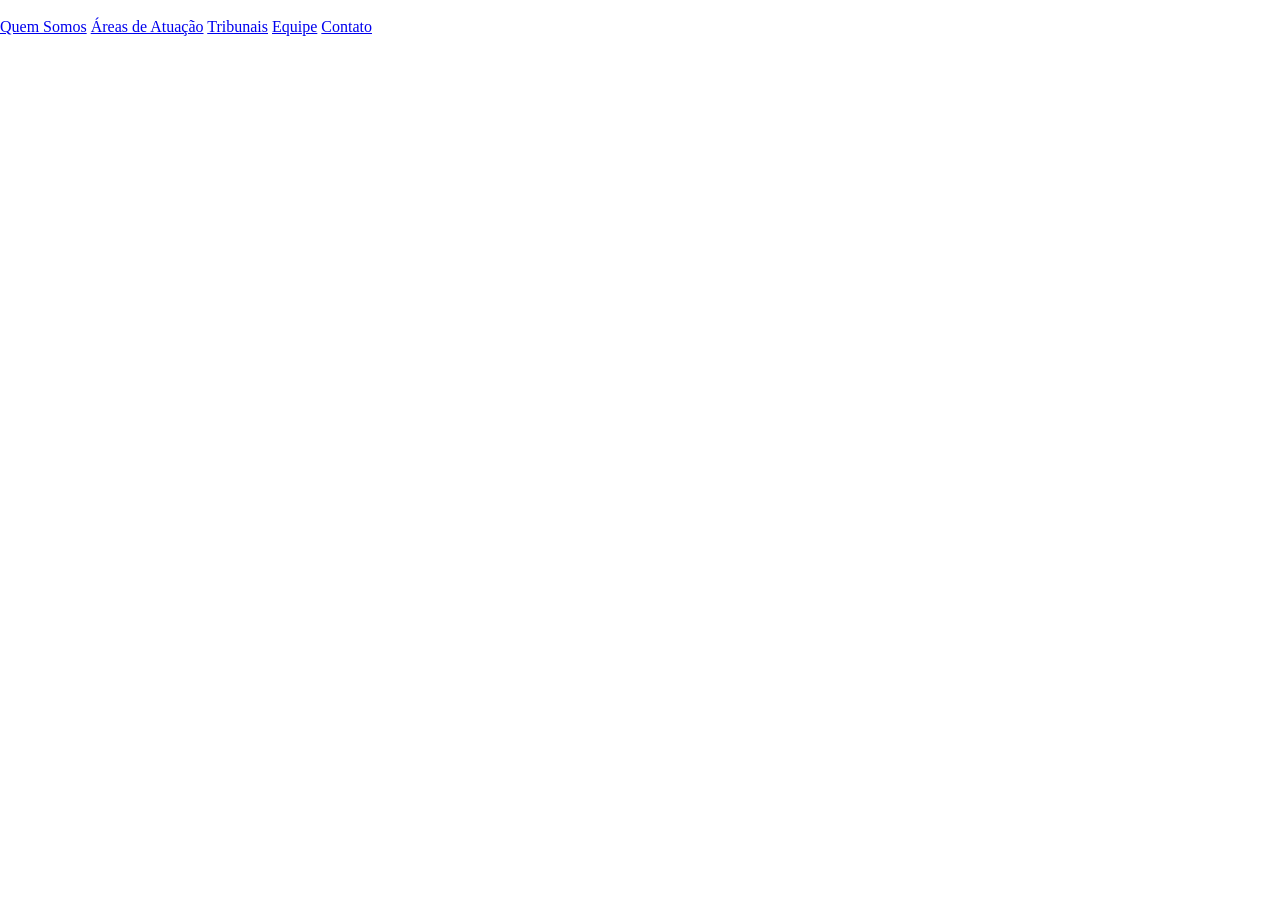
==== public/index.html @ 25ee2a27 "Initial Structure" ====
<!DOCTYPE html>
<html lang="en">
<head>
    <meta charset="UTF-8">
    <meta name="viewport" content="width=device-width, initial-scale=1.0">
    <title>Marcio Honório Advogados</title>

    <link rel="stylesheet" href="assets/css/style.css">
    <script src="assets/script/script.js" defer></script>
</head>
<body>
    <header>
        <div class="logo">
            <img src="" alt="">
        </div>
        <nav>
            <a href="#sobre-nos">Quem Somos</a>
            <a href="#areas-atuacao">Áreas de Atuação</a>
            <a href="#tribunais">Tribunais</a>
            <a href="#equipe">Equipe</a>
            <a href="#contato">Contato</a>
        </nav>
    </header>
    <main>
        <!-- SOBRE NÓS -->
        <section id="sobre-nos">

        </section>

        <!-- AREAS DE ATUAÇÃO -->
        <section id="areas-atuacao">

        </section>

        <!-- TIBUNAIS -->
        <section id="tribunais">

        </section>

        <!-- EQUIPE -->
        <section id="equipe">

        </section>

        <!-- CONTATO -->
        <section id="contato">

        </section>
    </main>
    <footer>

    </footer>
</body>
</html>
---- public/assets/css/style.css ----
* {
    margin: 0px;
    padding: 0px;
    box-sizing: border-box;
}

/* GLOBAL */

/* HEADER */

/* SOBRE NÓS */

/* AREAS DE ATUAÇÃO */

/* TRIBUNAIS */

/* EQUIPE */

/* CONTATO */

/* FOOTER */
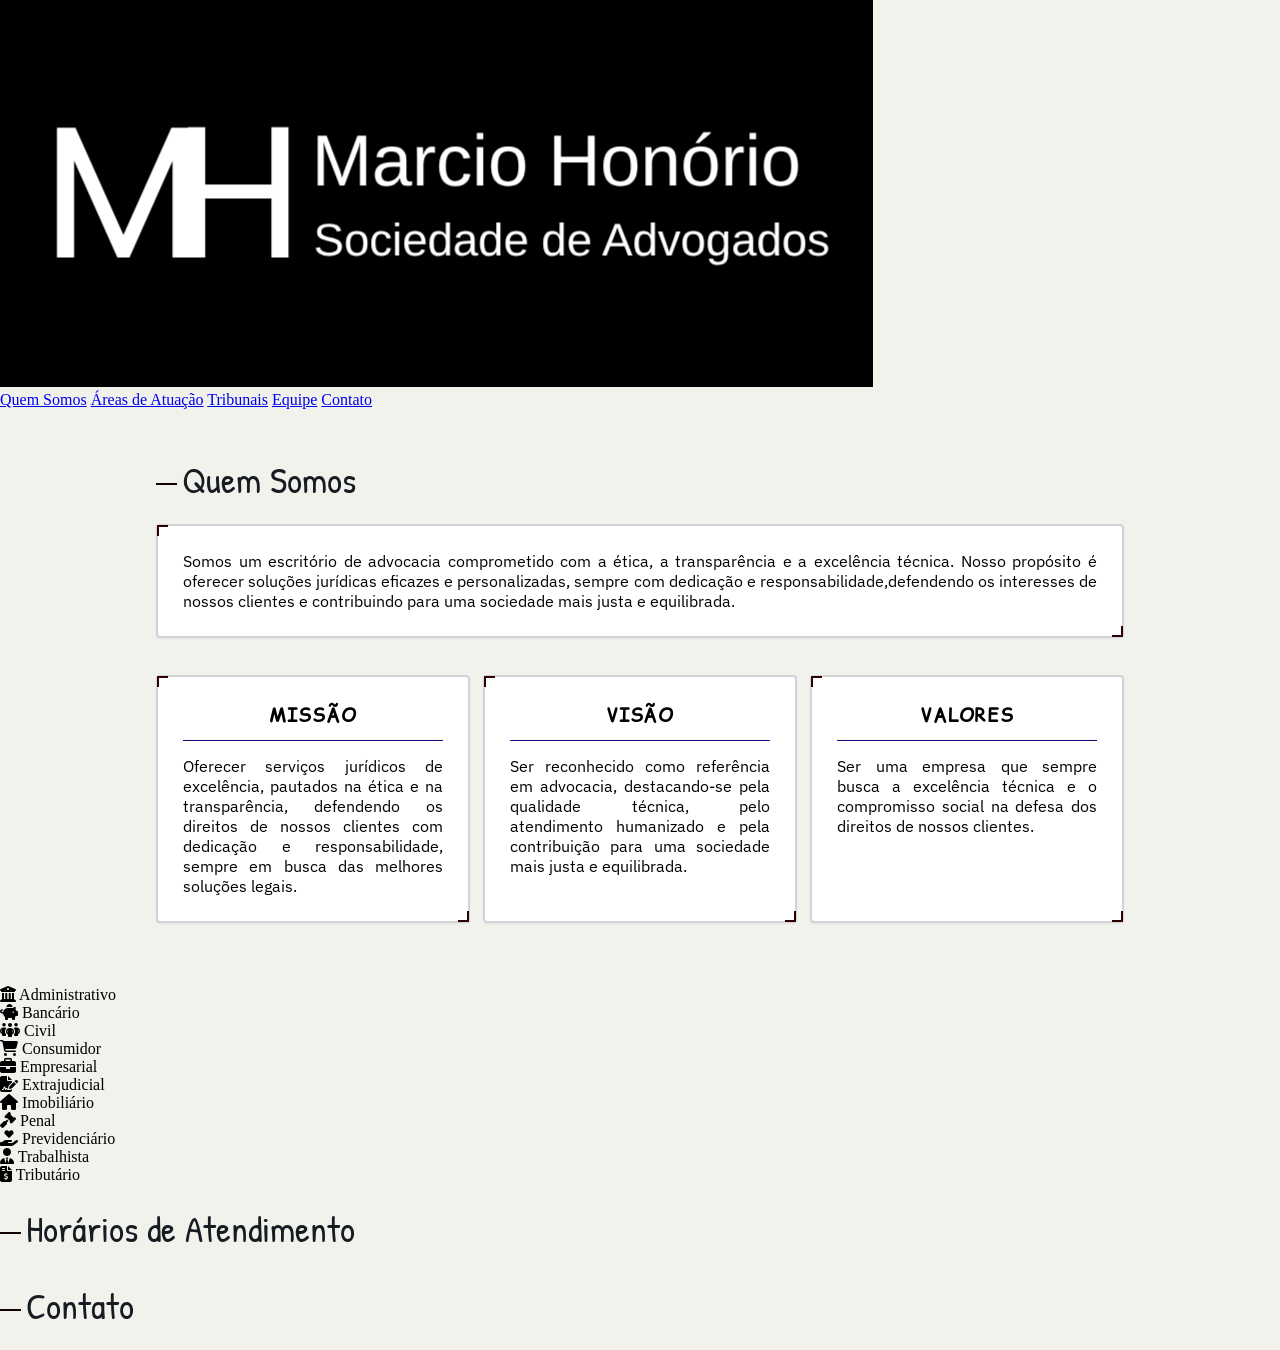
==== commit c2daf69c: "Quem Somos" ====
--- a/public/index.html
+++ b/public/index.html
@@ -5,13 +5,23 @@
     <meta name="viewport" content="width=device-width, initial-scale=1.0">
     <title>Marcio Honório Advogados</title>
 
+    <!-- Open Grafic Protocol -->
+    <meta property="og:title" content="Marcio Honório Sociedade de Avogados"/>
+    <meta property="og:description" content="Escritório de Advocacia, buscando sempre a melhor solução para os seus clientes." />
+    <meta property="og:type" content="image"/>
+    <meta property="og:url" content="https://marciohonorio.com.br"/>
+
+    <!-- Links -->
     <link rel="stylesheet" href="assets/css/style.css">
+    <link rel="stylesheet" href="assets/css/fontStyle.css">
     <script src="assets/script/script.js" defer></script>
+
+    <link rel="stylesheet" href="https://cdnjs.cloudflare.com/ajax/libs/font-awesome/6.4.0/css/all.min.css">
 </head>
 <body>
     <header>
         <div class="logo">
-            <img src="" alt="">
+            <img src="assets/img/MH-Logo.png" alt="MH-Advogados">
         </div>
         <nav>
             <a href="#sobre-nos">Quem Somos</a>
@@ -23,13 +33,42 @@
     </header>
     <main>
         <!-- SOBRE NÓS -->
-        <section id="sobre-nos">
-
+        <section class="wrap" id="sobre-nos">
+            <h2>Quem Somos</h2>
+            <p class="card">Somos um escritório de advocacia comprometido com a ética, a transparência e a excelência técnica. Nosso propósito é oferecer soluções jurídicas eficazes e personalizadas, sempre com dedicação e responsabilidade,defendendo os interesses de nossos clientes e contribuindo para uma sociedade mais justa e equilibrada.</p>
+            <div>
+                <div class="card">
+                    <h3>Missão</h3>
+                    <p>Oferecer serviços jurídicos de excelência, pautados na ética e na transparência, defendendo os direitos de nossos clientes com dedicação e responsabilidade, sempre em busca das melhores soluções legais.</p>
+                </div>
+                <div class="card">
+                    <h3>Visão</h3>
+                    <p>Ser reconhecido como referência em advocacia, destacando-se pela qualidade técnica, pelo atendimento humanizado e pela contribuição para uma sociedade mais justa e equilibrada.</p>
+                </div>
+                <div class="card">
+                    <h3>Valores</h3>
+                    <p>Ser uma empresa que sempre busca a excelência técnica e o compromisso social na defesa dos direitos de nossos clientes.</p>
+                </div>
+            </div>
         </section>
 
         <!-- AREAS DE ATUAÇÃO -->
         <section id="areas-atuacao">
-
+            <div>
+                <ul>
+                    <li><i class="fa-solid fa-building-columns"></i> Administrativo</li>
+                    <li><i class="fa-solid fa-piggy-bank"></i> Bancário</li>
+                    <li><i class="fa-solid fa-people-group"></i> Civil</li>
+                    <li><i class="fa-solid fa-cart-shopping"></i> Consumidor</li>
+                    <li><i class="fa-solid fa-briefcase"></i> Empresarial</li>
+                    <li><i class="fa-solid fa-file-signature"></i> Extrajudicial</li>
+                    <li><i class="fa-solid fa-house"></i> Imobiliário</li>
+                    <li><i class="fa-solid fa-gavel"></i> Penal</li>
+                    <li><i class="fa-solid fa-hand-holding-heart"></i> Previdenciário</li>
+                    <li><i class="fa-solid fa-user-tie"></i> Trabalhista</li>
+                    <li><i class="fa-solid fa-file-invoice-dollar"></i> Tributário</li>
+                </ul>
+            </div>
         </section>
 
         <!-- TIBUNAIS -->
@@ -44,7 +83,18 @@
 
         <!-- CONTATO -->
         <section id="contato">
+            <div id="horario-atendimento">
+                <h2>Horários de Atendimento</h2>
+            </div>
+            <div id="forma-contato">
+                <h2>Contato</h2>
+                <nav>
 
+                </nav>
+                <form action="">
+                    
+                </form>
+            </div>
         </section>
     </main>
     <footer>
--- a/public/assets/css/style.css
+++ b/public/assets/css/style.css
@@ -1,14 +1,136 @@
+:root {
+    --black: #000000;
+    --blue: #2A55E5;
+    --blue-dark: #1F007A;
+    --brown: #300000;
+    --brown-strong: #140000;
+    --ink:#171B22;
+    --paper: #F1F2EC;
+    --paper-line: rgba(22, 35, 61, 0.09);
+    --paper-line-strong: rgba(22, 35, 61, 0.2);
+    --red: #FF0000;
+    --red-light: #D60000;
+    --white: #FFFFFF;
+
+    --card-shadow: 0 1px 2px rgba(22, 35, 61, 0.06);
+
+    --radius: 4px;
+
+}
+
 * {
     margin: 0px;
     padding: 0px;
     box-sizing: border-box;
 }
 
-/* GLOBAL */
+/* --------------- GLOBAL --------------- */
+
+body {
+    background-color: var(--paper);
+}
+
+.wrap {
+    max-width: 1080px;
+
+    margin: 0 auto;
+    padding: 26px 56px;
+}
+
+.card {
+    position: relative;
+
+    background-color: var(--white);
+
+    border-width: 2px;
+    border-color: var(--paper-line-strong);
+    border-style: solid;
+    border-radius: var(--radius);
+    box-shadow: var(--card-shadow);
+
+    margin: 12px 0;
+    padding: 25px;
+
+    transition: all 0.3s ease;
+}
+.card::before,
+.card::after {
+    content: "";
+    position: absolute;
+
+    width: 9px;
+    height: 9px;
+
+    transition: all 0.3s ease;
+} /* Elementos em comum entre o ::befor e o ::after*/
+.card::before {
+    border-top: 2px solid var(--brown);
+    border-left: 2px solid var(--brown);
+
+    top: -1px;
+    left: -1px;
+} /* Faz a linha na borda no canto superior esquerdo*/
+.card::after {
+    border-bottom: 2px solid var(--brown);
+    border-right: 2px solid var(--brown);
+
+    bottom: -1px;
+    right: -1px;
+} /* Faz a linha na borda no canto inferior direito*/
+.card:hover{
+    transform: translateY(-5px);
+}
+
+h2 {
+    font-family: "H2", cursive, sans-serif;
+    font-size: 37px;
+    color: var(--ink);
+
+    margin: 12px 0;
+    padding: 7px 0;
+
+}
+h2::before {
+    content: "";
+    display: inline-block;
+    vertical-align: middle;
+
+    width: 21px;
+    height: 2px;
+
+    margin-right: 5px;
+
+    background-color: var(--brown-strong);
+}
 
 /* HEADER */
 
-/* SOBRE NÓS */
+/* --------------- SOBRE NÓS --------------- */
+#sobre-nos p {
+    font-family: "IBM Plex Sans", sans-serif;
+
+    text-align: justify;
+}
+
+#sobre-nos > div {
+    display: grid;
+    grid-template-columns: 1fr 1fr 1fr;
+    gap:13px;
+
+    margin: 25px 0;
+}
+
+#sobre-nos .card > h3 {
+    font-family: "H3", Arial, sans-serif;
+    color: var();
+    text-align: center;
+    text-transform: uppercase;
+    letter-spacing: 0.05em;
+
+    margin-bottom: 15px;
+    padding-bottom: 12px;
+    border-bottom: 1px solid var(--blue-dark);
+}
 
 /* AREAS DE ATUAÇÃO */
 
--- a/public/assets/css/fontStyle.css
+++ b/public/assets/css/fontStyle.css
@@ -0,0 +1,16 @@
+@font-face {
+    font-family: "H2";
+    src: url(/public/assets/font/PatrickHand-Regular.ttf)
+    format("truetype");
+    font-weight: bold;
+}
+@font-face {
+    font-family: "H3";
+    src: url(/public/assets/font/ComicRelief-Regular.ttf)
+        format("truetype");
+}
+@font-face {
+    font-family: "IBM Plex Sans";
+    src: url(/public/assets/font/IBMPlexSans-VariableFont_wdth\,wght.ttf)
+    format("truetype");
+}
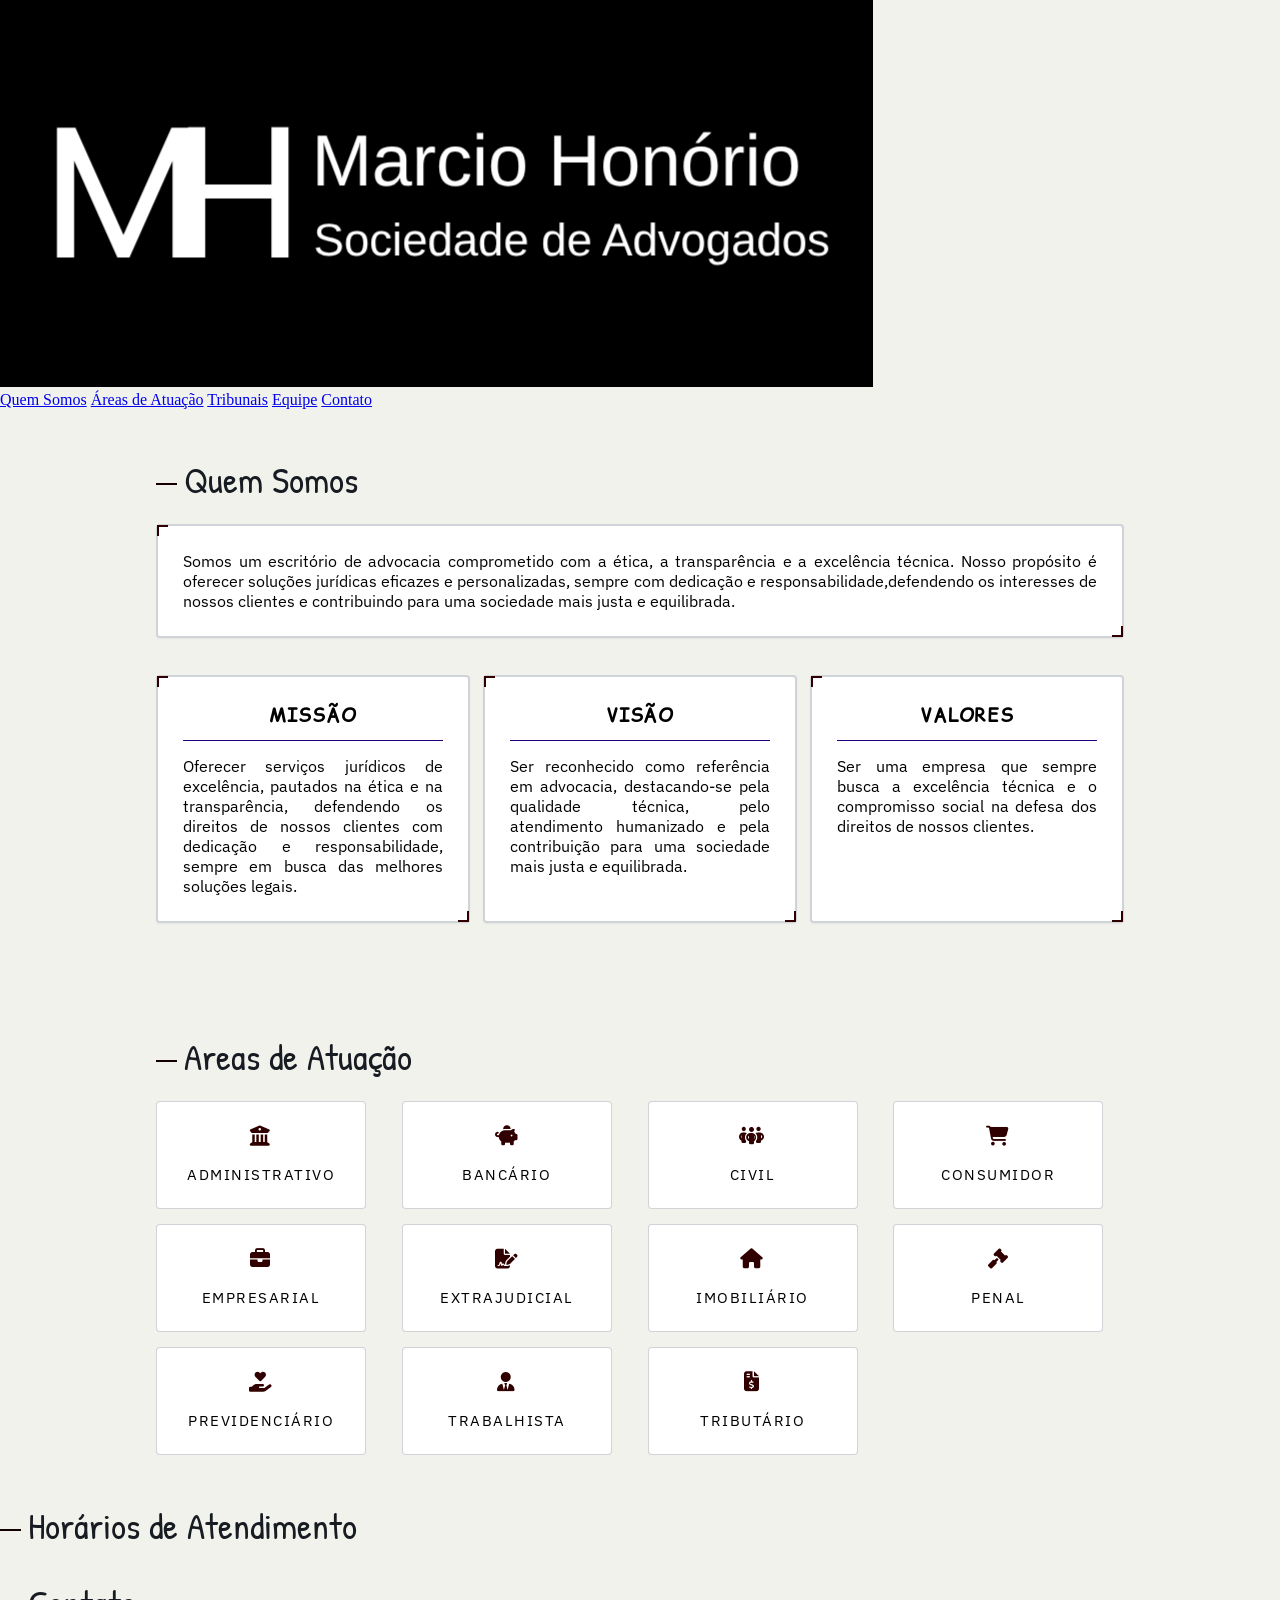
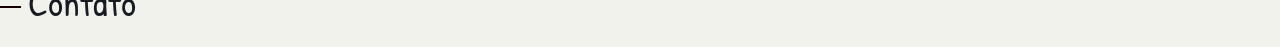
==== commit 19c09bc5: "Areas de Atuação" ====
--- a/public/index.html
+++ b/public/index.html
@@ -53,22 +53,21 @@
         </section>
 
         <!-- AREAS DE ATUAÇÃO -->
-        <section id="areas-atuacao">
-            <div>
-                <ul>
-                    <li><i class="fa-solid fa-building-columns"></i> Administrativo</li>
-                    <li><i class="fa-solid fa-piggy-bank"></i> Bancário</li>
-                    <li><i class="fa-solid fa-people-group"></i> Civil</li>
-                    <li><i class="fa-solid fa-cart-shopping"></i> Consumidor</li>
-                    <li><i class="fa-solid fa-briefcase"></i> Empresarial</li>
-                    <li><i class="fa-solid fa-file-signature"></i> Extrajudicial</li>
-                    <li><i class="fa-solid fa-house"></i> Imobiliário</li>
-                    <li><i class="fa-solid fa-gavel"></i> Penal</li>
-                    <li><i class="fa-solid fa-hand-holding-heart"></i> Previdenciário</li>
-                    <li><i class="fa-solid fa-user-tie"></i> Trabalhista</li>
-                    <li><i class="fa-solid fa-file-invoice-dollar"></i> Tributário</li>
-                </ul>
-            </div>
+        <section class="wrap" id="areas-atuacao">
+            <h2>Areas de Atuação</h2>
+            <ul>
+                <li><i class="fa-solid fa-building-columns"></i>Administrativo</li>
+                <li><i class="fa-solid fa-piggy-bank"></i>Bancário</li>
+                <li><i class="fa-solid fa-people-group"></i>Civil</li>
+                <li><i class="fa-solid fa-cart-shopping"></i>Consumidor</li>
+                <li><i class="fa-solid fa-briefcase"></i>Empresarial</li>
+                <li><i class="fa-solid fa-file-signature"></i> Extrajudicial</li>
+                <li><i class="fa-solid fa-house"></i> Imobiliário</li>
+                <li><i class="fa-solid fa-gavel"></i> Penal</li>
+                <li><i class="fa-solid fa-hand-holding-heart"></i>Previdenciário</li>
+                <li><i class="fa-solid fa-user-tie"></i>Trabalhista</li>
+                <li><i class="fa-solid fa-file-invoice-dollar"></i>Tributário</li>
+            </ul>
         </section>
 
         <!-- TIBUNAIS -->
--- a/public/assets/css/style.css
+++ b/public/assets/css/style.css
@@ -50,8 +50,6 @@
 
     margin: 12px 0;
     padding: 25px;
-
-    transition: all 0.3s ease;
 }
 .card::before,
 .card::after {
@@ -60,8 +58,6 @@
 
     width: 9px;
     height: 9px;
-
-    transition: all 0.3s ease;
 } /* Elementos em comum entre o ::befor e o ::after*/
 .card::before {
     border-top: 2px solid var(--brown);
@@ -69,16 +65,13 @@
 
     top: -1px;
     left: -1px;
-} /* Faz a linha na borda no canto superior esquerdo*/
+}
 .card::after {
     border-bottom: 2px solid var(--brown);
     border-right: 2px solid var(--brown);
 
     bottom: -1px;
     right: -1px;
-} /* Faz a linha na borda no canto inferior direito*/
-.card:hover{
-    transform: translateY(-5px);
 }
 
 h2 {
@@ -98,7 +91,7 @@
     width: 21px;
     height: 2px;
 
-    margin-right: 5px;
+    margin-right: 7px;
 
     background-color: var(--brown-strong);
 }
@@ -120,7 +113,19 @@
     margin: 25px 0;
 }
 
-#sobre-nos .card > h3 {
+/* 'Animando' apenas os cards de Missão, Visão e Valores*/
+#sobre-nos > div > .card {
+    transition: all 0.3s ease;
+}
+#sobre-nos > div > .card::after,
+#sobre-nos > div > .card::before {
+    transition: all 0.3s ease;
+}
+#sobre-nos > div > .card:hover {
+    transform: translateY(-5px);
+}
+
+#sobre-nos div .card > h3 {
     font-family: "H3", Arial, sans-serif;
     color: var();
     text-align: center;
@@ -133,6 +138,51 @@
 }
 
 /* AREAS DE ATUAÇÃO */
+#areas-atuacao ul {
+    display: grid;
+    grid-template-columns: 1fr 1fr 1fr 1fr;
+    gap: 15px;
+
+}
+
+#areas-atuacao ul li {
+    list-style: none;
+    
+    display: flex;
+    flex-direction: column;
+    gap: 7px;
+
+    justify-content: center ;
+
+    text-align: center;
+    text-transform: uppercase;
+    font-family: "IBM Plex Sans";
+    font-size: 15px;
+    letter-spacing: 0.1em;
+
+    padding: 21px;
+
+    width: 210px;
+    height: 108px;
+
+    border: 1px solid var(--paper-line-strong);
+    border-radius: var(--radius);
+    background-color: var(--white);
+
+    transition: all 0.3s ease;
+}
+#areas-atuacao ul li:hover {
+    border-color: var(--blue);
+
+    transform: translateY(-5px);
+}
+
+#areas-atuacao ul li i {
+    margin-bottom: 12px;
+
+    color: var(--brown);
+    font-size: 20px;
+}
 
 /* TRIBUNAIS */
 
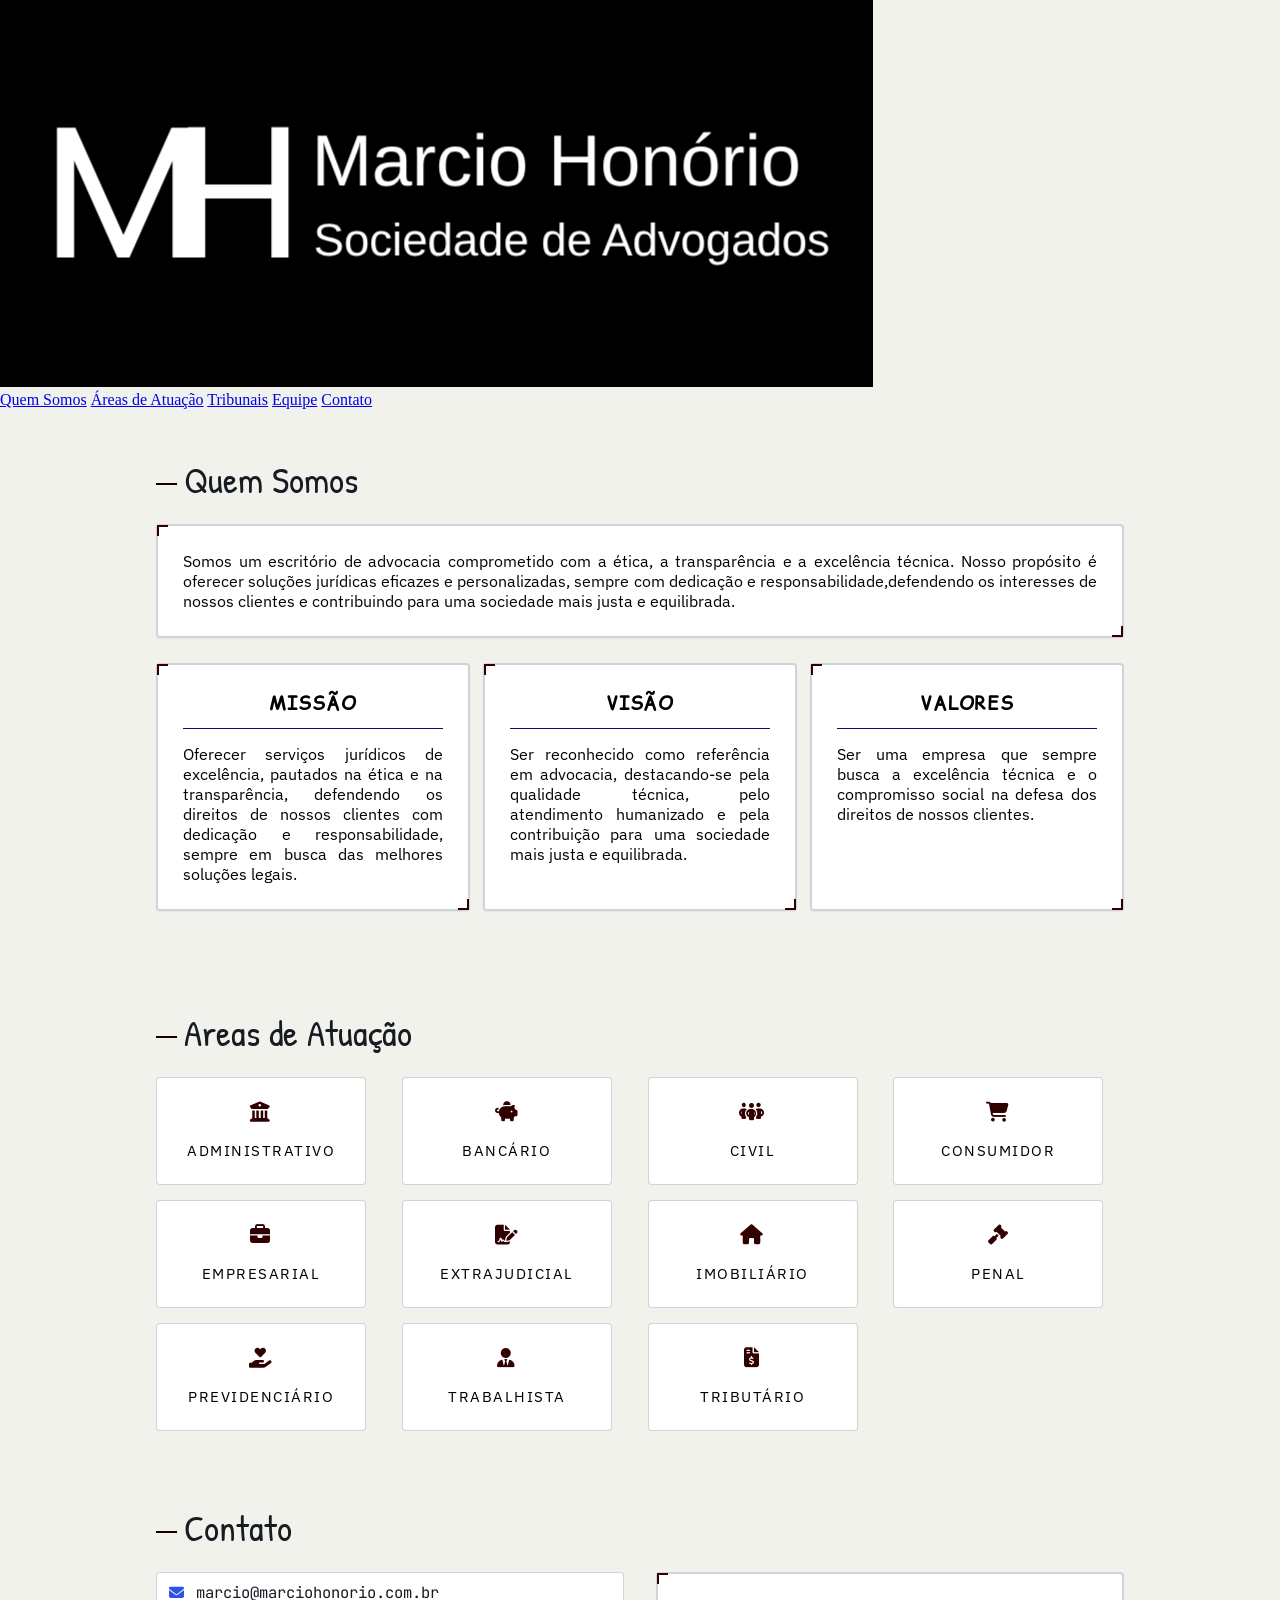
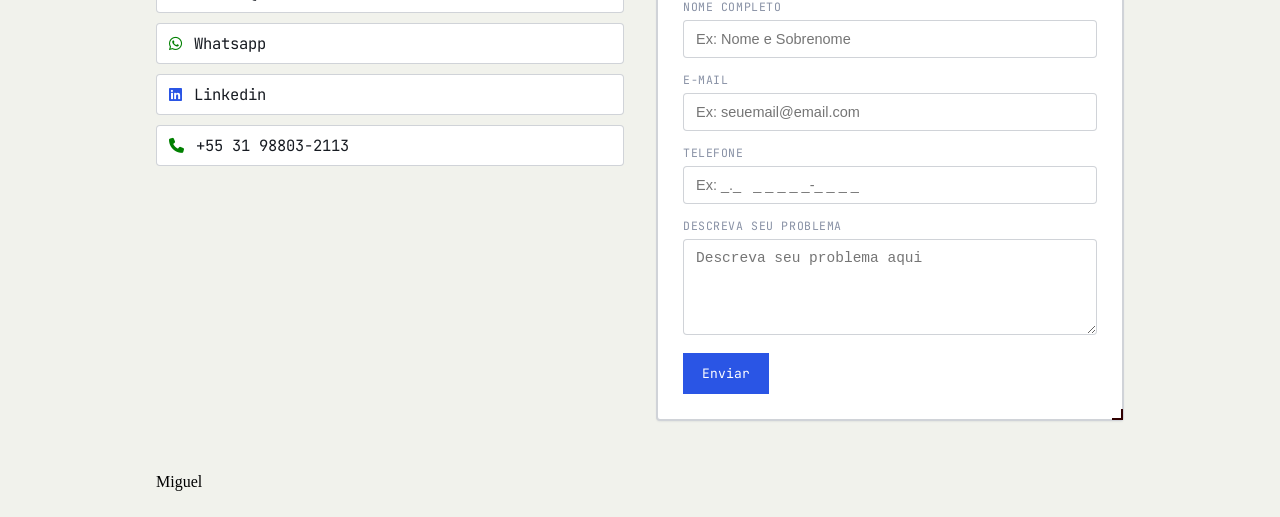
==== commit 1c8dc094: "Contato" ====
--- a/public/index.html
+++ b/public/index.html
@@ -81,23 +81,31 @@
         </section>
 
         <!-- CONTATO -->
-        <section id="contato">
-            <div id="horario-atendimento">
-                <h2>Horários de Atendimento</h2>
-            </div>
-            <div id="forma-contato">
-                <h2>Contato</h2>
+        <section class="wrap" id="contato">
+            <h2>Contato</h2>
+            <div>
                 <nav>
-
+                    <a href="mailto:marcio@marciohonoriop.com.br" target="_blank"><i class="fas fa-envelope"></i>marcio@marciohonorio.com.br</a>
+                    <a href="https://wa.me/5531988032113" target="_blank"><i class="fab fa-whatsapp"></i>Whatsapp</a>
+                    <a href="https://www.linkedin.com/in/marciohonorio/" target="_blank"><i class="fab fa-linkedin"></i>Linkedin</a>
+                    <a id="telefone-mobile" href="#telefone-form" id="telefone-form"><i class="fas fa-phone"></i>+55 31 98803-2113</a>
                 </nav>
-                <form action="">
-                    
+                <form action="" class="card" novalidate>
+                    <label for="form-name">Nome Completo</label>
+                    <input type="text" id="form-name" name="Name" placeholder="Ex: Nome e Sobrenome" required>
+                    <label for="form-email">E-mail</label>
+                    <input type="email" id="form-email" name="Email" placeholder="Ex: seuemail@email.com" required>
+                    <label for="form-tel">Telefone</label>
+                    <input type="tel" id="form-tel" name="Telephone" placeholder="Ex: _._   _ _ _ _ _-_ _ _ _" maxlength="15" required>
+                    <label for="form-msg">Descreva seu problema</label>
+                    <textarea name="Message" id="form-msg" placeholder="Descreva seu problema aqui" required></textarea>
+                    <button type="submit">Enviar</button>
                 </form>
             </div>
         </section>
     </main>
-    <footer>
-
+    <footer class="wrap">
+        <p>Miguel</p>
     </footer>
 </body>
 </html>
--- a/public/assets/css/style.css
+++ b/public/assets/css/style.css
@@ -4,7 +4,9 @@
     --blue-dark: #1F007A;
     --brown: #300000;
     --brown-strong: #140000;
+    --gree: #008000;
     --ink:#171B22;
+    --ink-faint: #8891A5;
     --paper: #F1F2EC;
     --paper-line: rgba(22, 35, 61, 0.09);
     --paper-line-strong: rgba(22, 35, 61, 0.2);
@@ -24,7 +26,7 @@
     box-sizing: border-box;
 }
 
-/* --------------- GLOBAL --------------- */
+/*--------------- GLOBAL ---------------*/
 
 body {
     background-color: var(--paper);
@@ -48,7 +50,6 @@
     border-radius: var(--radius);
     box-shadow: var(--card-shadow);
 
-    margin: 12px 0;
     padding: 25px;
 }
 .card::before,
@@ -58,7 +59,7 @@
 
     width: 9px;
     height: 9px;
-} /* Elementos em comum entre o ::befor e o ::after*/
+}
 .card::before {
     border-top: 2px solid var(--brown);
     border-left: 2px solid var(--brown);
@@ -96,9 +97,14 @@
     background-color: var(--brown-strong);
 }
 
+:focus-visible {
+    outline: 2px solid var(--blue);
+    outline-offset: 2px;
+}
+
 /* HEADER */
 
-/* --------------- SOBRE NÓS --------------- */
+/*--------------- SOBRE NÓS ---------------*/
 #sobre-nos p {
     font-family: "IBM Plex Sans", sans-serif;
 
@@ -113,7 +119,6 @@
     margin: 25px 0;
 }
 
-/* 'Animando' apenas os cards de Missão, Visão e Valores*/
 #sobre-nos > div > .card {
     transition: all 0.3s ease;
 }
@@ -122,7 +127,7 @@
     transition: all 0.3s ease;
 }
 #sobre-nos > div > .card:hover {
-    transform: translateY(-5px);
+    transform: translateY(-3px);
 }
 
 #sobre-nos div .card > h3 {
@@ -188,6 +193,128 @@
 
 /* EQUIPE */
 
-/* CONTATO */
+/*--------------- CONTATO ---------------*/
+#contato > div {
+    display: grid;
+    grid-template-columns: 1fr 1fr;
+    gap: 32px;
+}
+
+#contato > div > nav {
+    display: flex;
+    flex-direction: column;
+    gap: 10px;
+}
+
+#contato > div > nav > a {
+    background-color: var(--white);
+
+    font-family: "Mono";
+    font-size: 15.5px;
+    text-decoration: none;
+    color: var(--ink);
+    
+    border: 1px solid var(--paper-line-strong);
+    border-radius: var(--radius);
+
+    padding: 9px 12px;
+}
+#contato div nav a:hover {
+    color: var(--blue);
+    
+    border-color: var(--blue);
+}
+
+#contato div nav a i {
+    margin-right: 12px;
+
+    font-size: 15px;
+}
+
+.fa-envelope,
+.fa-linkedin {
+    color: var(--blue);
+}
+.fa-whatsapp,
+.fa-phone {
+    color: var(--gree);
+}
+
+#contato div form label {
+    display: block;
+
+    margin-bottom: 6px;
+
+    font-family: "Mono";
+    font-size: 11.5px;
+    letter-spacing: 0.05em;
+    text-transform: uppercase;
+    color: var(--ink-faint);
+}
+
+#contato div form input,
+#contato div form textarea {
+    width: 100%;
+
+    border: 1px solid var(--paper-line-strong);
+    border-radius: var(--radius);
+
+    padding: 10px 12px;
+    margin-bottom: 14px;
+
+    font-size: 14.5px;
+    color: var(--ink);
+}
+
+#contato div form textarea {
+    min-height: 96px;
+
+    resize: vertical;
+}
+
+#contato div form > button {
+    display: inline-flex;
+
+    cursor: pointer;
+
+    padding: 11px 18px;
+    border: 1px solid transparent;
+
+    background-color: var(--blue);
+
+    font-family: "Mono", monospace;
+    font-size: 13px;
+    text-decoration: none;
+    color: var(--white);
+
+    transition: transform 0.12s ease, background 0.15s ease;
+}
+#contato div form > button:hover {
+    background-color: var(--blue-dark);
+}
+#contato div form > button:active {
+    transform: translateY(1px);
+}
+
+
+.erro {
+    display: block;
+    margin-top: -10px;
+    margin-bottom: 14px;
+
+    font-family: "Mono", monospace;
+    font-size: 12px;
+    color: #d93025;
+}
+
+.erro:empty {
+    display: none;
+}
+
+#contato div form input.invalido,
+#contato div form textarea.invalido {
+    border-color: #d93025;
+    background-color: #fdf3f2;
+}
 
 /* FOOTER */
--- a/public/assets/css/fontStyle.css
+++ b/public/assets/css/fontStyle.css
@@ -13,4 +13,9 @@
     font-family: "IBM Plex Sans";
     src: url(/public/assets/font/IBMPlexSans-VariableFont_wdth\,wght.ttf)
     format("truetype");
+}
+@font-face {
+    font-family: "Mono";
+    src: url(/public/assets/font/JetBrainsMono-VariableFont_wght.ttf)
+    format("truetype");
 }
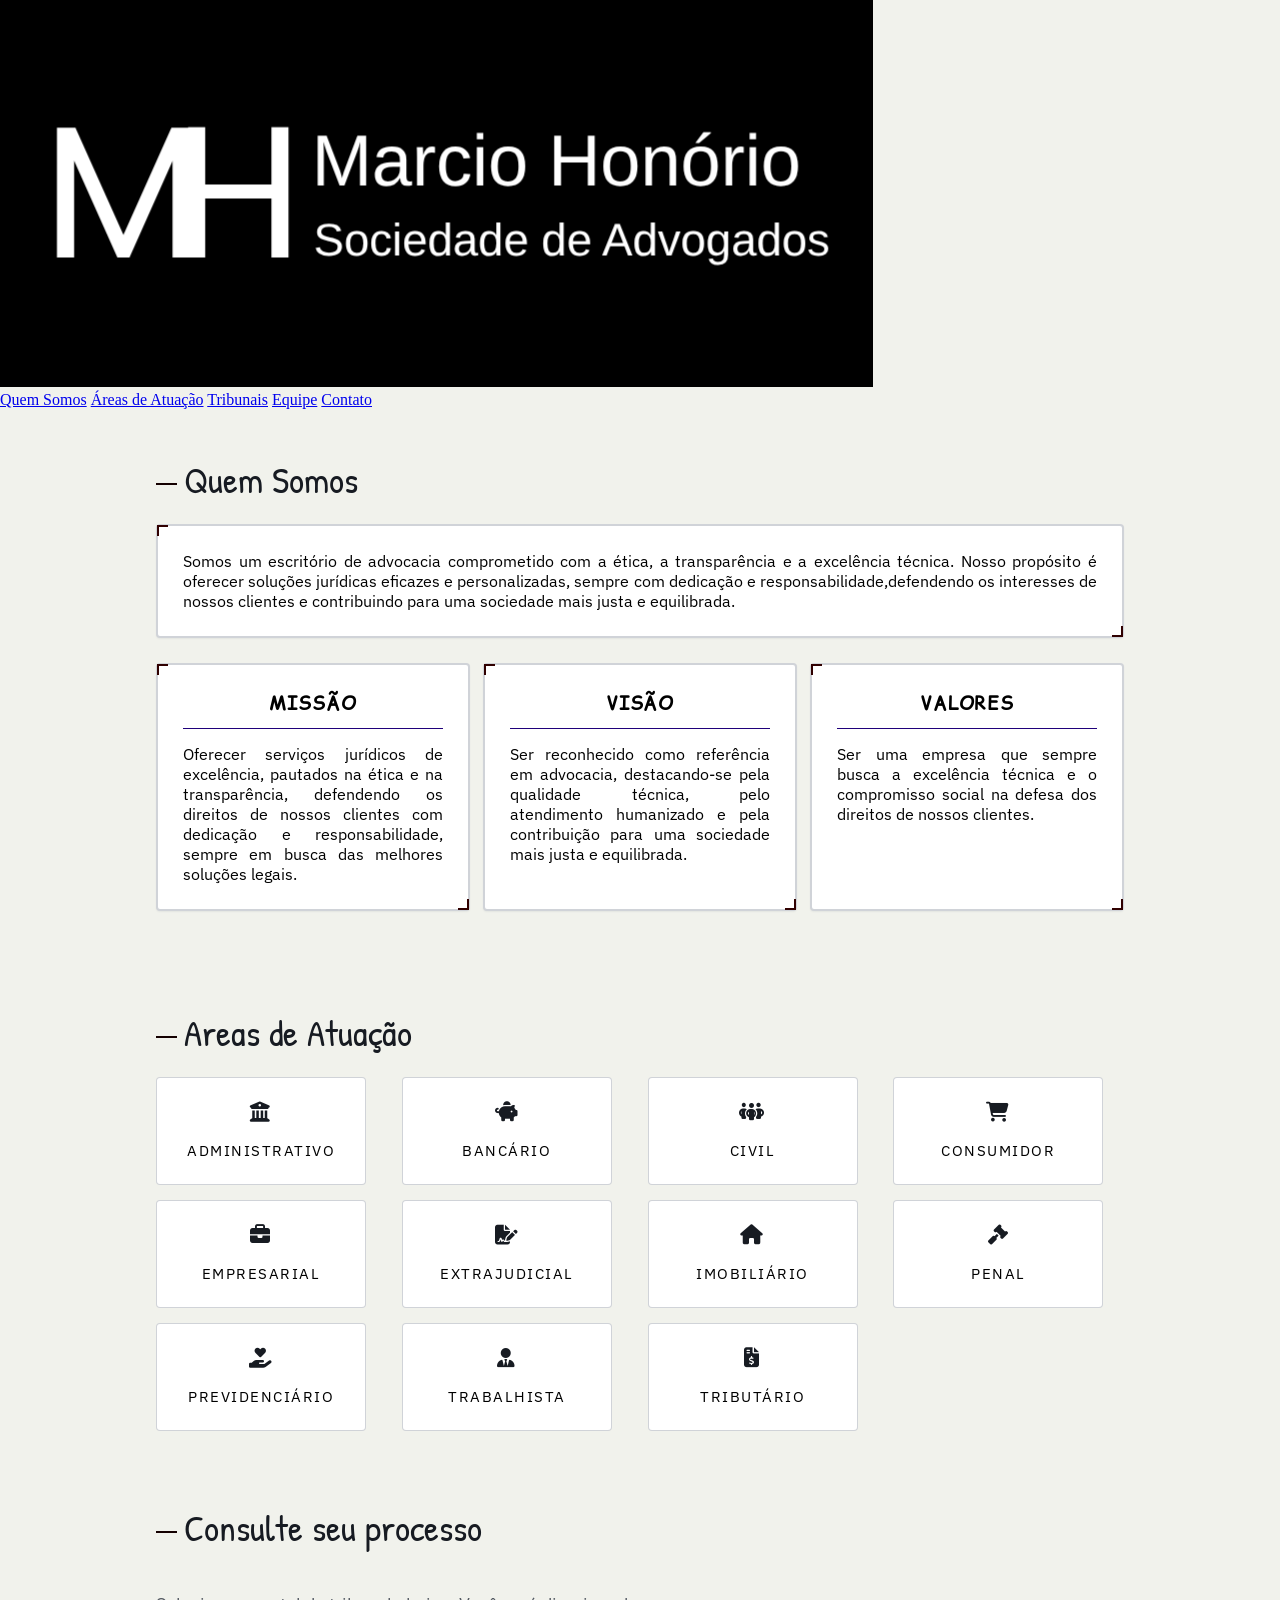
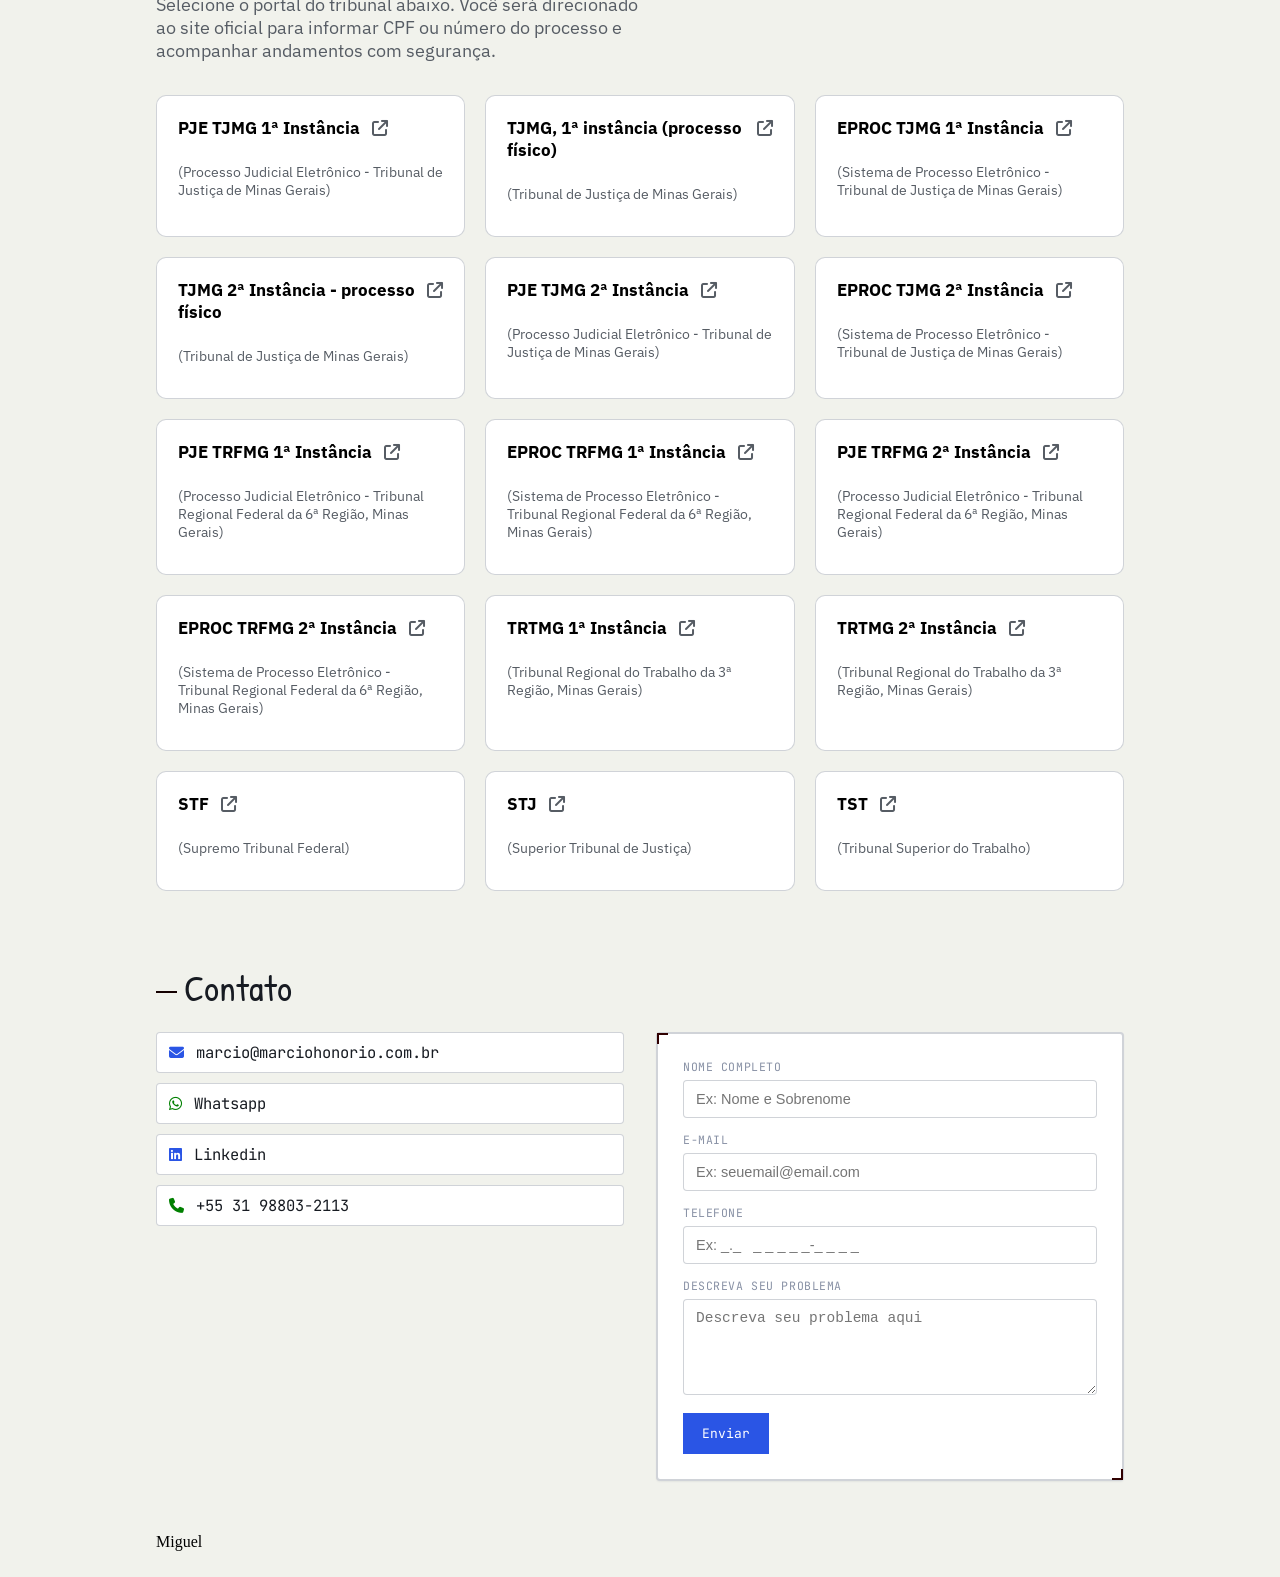
==== commit bfac6144: "Tribunais" ====
--- a/public/index.html
+++ b/public/index.html
@@ -71,8 +71,73 @@
         </section>
 
         <!-- TIBUNAIS -->
-        <section id="tribunais">
-
+        <section class="wrap" id="tribunais">
+            <h2>Consulte seu processo</h2>
+            <p>Selecione o portal do tribunal abaixo. Você será direcionado ao site oficial para informar CPF ou número do processo e acompanhar andamentos com segurança.</p>
+            <div>
+                <nav>
+                    <a href="https://pje-consulta-publica.tjmg.jus.br/" target="_blank">
+                        <span>PJE TJMG 1ª Instância<i class="fa-solid fa-arrow-up-right-from-square"></i></span>
+                        <span>(Processo Judicial Eletrônico - Tribunal de Justiça de Minas Gerais)</span>
+                    </a>
+                    <a href="https://www4.tjmg.jus.br/juridico/sf/" target="_blank">
+                        <span class="long-text">TJMG, 1ª instância (processo físico)<i class="fa-solid fa-arrow-up-right-from-square"></i class="long-text"></span>
+                        <span>(Tribunal de Justiça de Minas Gerais)</span>
+                    </a>
+                    <a href="https://eproc-consulta-publica-1g.tjmg.jus.br/eproc/externo_controlador.php?acao=processo_consulta_publica" target="_blank">
+                        <span>EPROC TJMG 1ª Instância<i class="fa-solid fa-arrow-up-right-from-square"></i></span>
+                        <span>(Sistema de Processo Eletrônico - Tribunal de Justiça de Minas Gerais)</span>
+                    </a>
+                    <a href="https://www4.tjmg.jus.br/juridico/sf/proc_massiva2.jsp" target="_blank">
+                        <span class="long-text">TJMG 2ª Instância - processo físico<i class="fa-solid fa-arrow-up-right-from-square"></i></span>
+                        <span>(Tribunal de Justiça de Minas Gerais)</span>
+                    </a>
+                    <a href="https://pjerecursal.tjmg.jus.br/pje/ConsultaPublica/listView.seam" target="_blank">
+                        <span>PJE TJMG 2ª Instância<i class="fa-solid fa-arrow-up-right-from-square"></i></span>
+                        <span>(Processo Judicial Eletrônico - Tribunal de Justiça de Minas Gerais)</span>
+                    </a>
+                    <a href="https://eproc-consulta-publica-2g.tjmg.jus.br/eproc/externo_controlador.php?acao=processo_consulta_publica" target="_blank">
+                        <span>EPROC TJMG 2ª Instância<i class="fa-solid fa-arrow-up-right-from-square"></i></span>
+                        <span>(Sistema de Processo Eletrônico - Tribunal de Justiça de Minas Gerais)</span>
+                    </a>
+                    <a href="https://pje1g.trf6.jus.br/consultapublica/ConsultaPublica/listView.seam" target="_blank">
+                        <span>PJE TRFMG 1ª Instância<i class="fa-solid fa-arrow-up-right-from-square"></i></span>
+                        <span>(Processo Judicial Eletrônico - Tribunal Regional Federal da 6ª Região, Minas Gerais)</span>
+                    </a>
+                    <a href="https://eproc1g.trf6.jus.br/eproc/externo_controlador.php?acao=processo_consulta_publica" target="_blank">
+                        <span>EPROC TRFMG 1ª Instância<i class="fa-solid fa-arrow-up-right-from-square"></i></span>
+                        <span>(Sistema de Processo Eletrônico - Tribunal Regional Federal da 6ª Região, Minas Gerais)</span>
+                    </a>
+                    <a href="https://pje2g.trf6.jus.br/consultapublica/ConsultaPublica/listView.seam" target="_blank">
+                        <span>PJE TRFMG 2ª Instância<i class="fa-solid fa-arrow-up-right-from-square"></i></span>
+                        <span>(Processo Judicial Eletrônico - Tribunal Regional Federal da 6ª Região, Minas Gerais)</span>
+                    </a>
+                    <a href="https://eproc2g.trf6.jus.br/eproc/externo_controlador.php?acao=processo_consulta_publica" target="_blank">
+                        <span>EPROC TRFMG 2ª Instância<i class="fa-solid fa-arrow-up-right-from-square"></i></span>
+                        <span>(Sistema de Processo Eletrônico - Tribunal Regional Federal da 6ª Região, Minas Gerais)</span>
+                    </a>
+                    <a href="https://pje.trt3.jus.br/primeirograu/login.seam" target="_blank">
+                        <span>TRTMG 1ª Instância<i class="fa-solid fa-arrow-up-right-from-square"></i></span>
+                        <span>(Tribunal Regional do Trabalho da 3ª Região, Minas Gerais)</span>
+                    </a>
+                    <a href="https://pje.trt3.jus.br/segundograu/login.seam" target="_blank">
+                        <span>TRTMG 2ª Instância<i class="fa-solid fa-arrow-up-right-from-square"></i></span>
+                        <span>(Tribunal Regional do Trabalho da 3ª Região, Minas Gerais)</span>
+                    </a>
+                    <a href="https://portal.stf.jus.br/" target="_blank">
+                        <span>STF<i class="fa-solid fa-arrow-up-right-from-square"></i></span>
+                        <span>(Supremo Tribunal Federal)</span>
+                    </a>
+                    <a href="https://processo.stj.jus.br/processo/pesquisa/?aplicacao=processos.ea" target="_blank">
+                        <span>STJ<i class="fa-solid fa-arrow-up-right-from-square"></i></span>    
+                        <span>(Superior Tribunal de Justiça)</span>
+                    </a>
+                    <a href="https://www.tst.jus.br/" target="_blank">
+                        <span>TST<i class="fa-solid fa-arrow-up-right-from-square"></i></span>
+                        <span>(Tribunal Superior do Trabalho)</span>
+                    </a>
+                </nav>
+            </div>
         </section>
 
         <!-- EQUIPE -->
@@ -92,7 +157,7 @@
                 </nav>
                 <form action="" class="card" novalidate>
                     <label for="form-name">Nome Completo</label>
-                    <input type="text" id="form-name" name="Name" placeholder="Ex: Nome e Sobrenome" required>
+                    <input type="text" id="form-name" name="Name" maxlength="32" placeholder="Ex: Nome e Sobrenome" required>
                     <label for="form-email">E-mail</label>
                     <input type="email" id="form-email" name="Email" placeholder="Ex: seuemail@email.com" required>
                     <label for="form-tel">Telefone</label>
--- a/public/assets/css/style.css
+++ b/public/assets/css/style.css
@@ -5,13 +5,13 @@
     --brown: #300000;
     --brown-strong: #140000;
     --gree: #008000;
+    --gray: #565C64;
     --ink:#171B22;
     --ink-faint: #8891A5;
     --paper: #F1F2EC;
     --paper-line: rgba(22, 35, 61, 0.09);
     --paper-line-strong: rgba(22, 35, 61, 0.2);
     --red: #FF0000;
-    --red-light: #D60000;
     --white: #FFFFFF;
 
     --card-shadow: 0 1px 2px rgba(22, 35, 61, 0.06);
@@ -142,7 +142,7 @@
     border-bottom: 1px solid var(--blue-dark);
 }
 
-/* AREAS DE ATUAÇÃO */
+/*--------------- AREAS DE ATUAÇÃO ---------------*/
 #areas-atuacao ul {
     display: grid;
     grid-template-columns: 1fr 1fr 1fr 1fr;
@@ -185,11 +185,89 @@
 #areas-atuacao ul li i {
     margin-bottom: 12px;
 
-    color: var(--brown);
+    color: var(--ink);
     font-size: 20px;
 }
 
-/* TRIBUNAIS */
+/*--------------- TRIBUNAIS ---------------*/
+#tribunais > p {
+    margin: 12px 0;
+    padding: 21px 0;
+
+    max-width: 50%;
+
+    font-family: "IBM Plex Sans";
+    font-size: 18px;
+    text-align: left;
+    color: var(--gray);
+}
+
+#tribunais div > nav {
+    display: grid;
+    grid-template-columns: 1fr 1fr 1fr;
+    gap: 20px;
+}
+
+#tribunais div nav a {
+    background-color: var(--white);
+
+    border: 1px solid var(--paper-line-strong);
+    border-radius: 10px;
+
+    padding: 21px;
+
+    width: 100%;
+
+    font-family: "IBM Plex Sans";
+    font-size: 17px;
+    text-decoration: none;
+    font-weight: 700;
+    color: var(--black);
+
+    display: flex;
+    flex-direction: column;
+    gap: 12px;
+
+    transition: transform 0.12s ease, background 0.15s ease;
+}
+#tribunais div nav a:hover {
+    transform: translateY(-5px);
+    
+    border-color: var(--blue);
+
+    color: var(--blue);
+}
+#tribunais div nav a span:first-child {
+    display: flex;
+    align-items: center;
+    gap: 12px;
+}
+
+#tribunais div nav a span.long-text {
+    align-items: flex-start;
+}
+
+#tribunais div nav a span.long-text i {
+    position: relative;
+    top: 3px;
+}
+
+#tribunais div nav a i {
+    font-size: 16px;
+
+    color: var(--gray);
+}
+#tribunais div nav a:hover i {
+    color: var(--blue);
+}
+
+#tribunais div nav a span:last-child {
+    margin: 12px 0;
+
+    font-size: 14px;
+    font-weight: normal;
+    color: var(--gray);
+}
 
 /* EQUIPE */
 
@@ -313,8 +391,7 @@
 
 #contato div form input.invalido,
 #contato div form textarea.invalido {
-    border-color: #d93025;
-    background-color: #fdf3f2;
+    border-color: var(--red);
 }
 
 /* FOOTER */
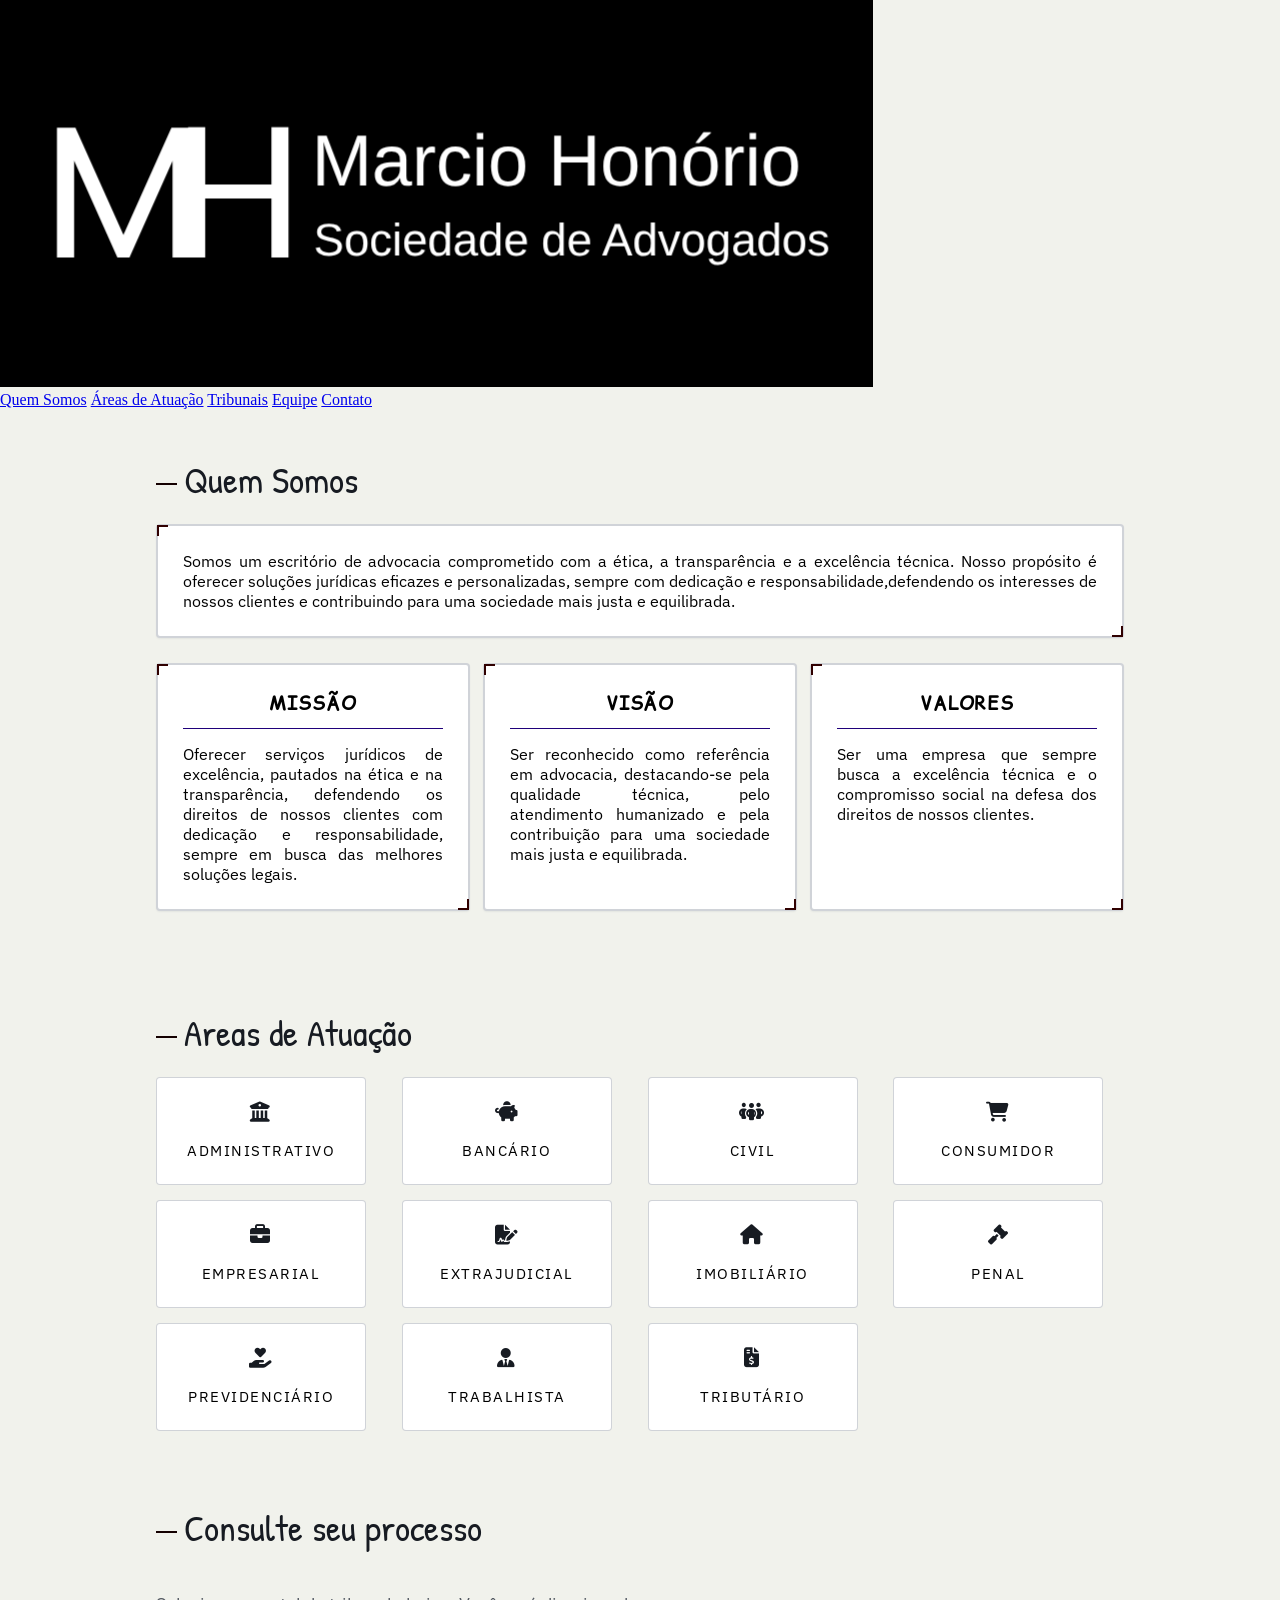
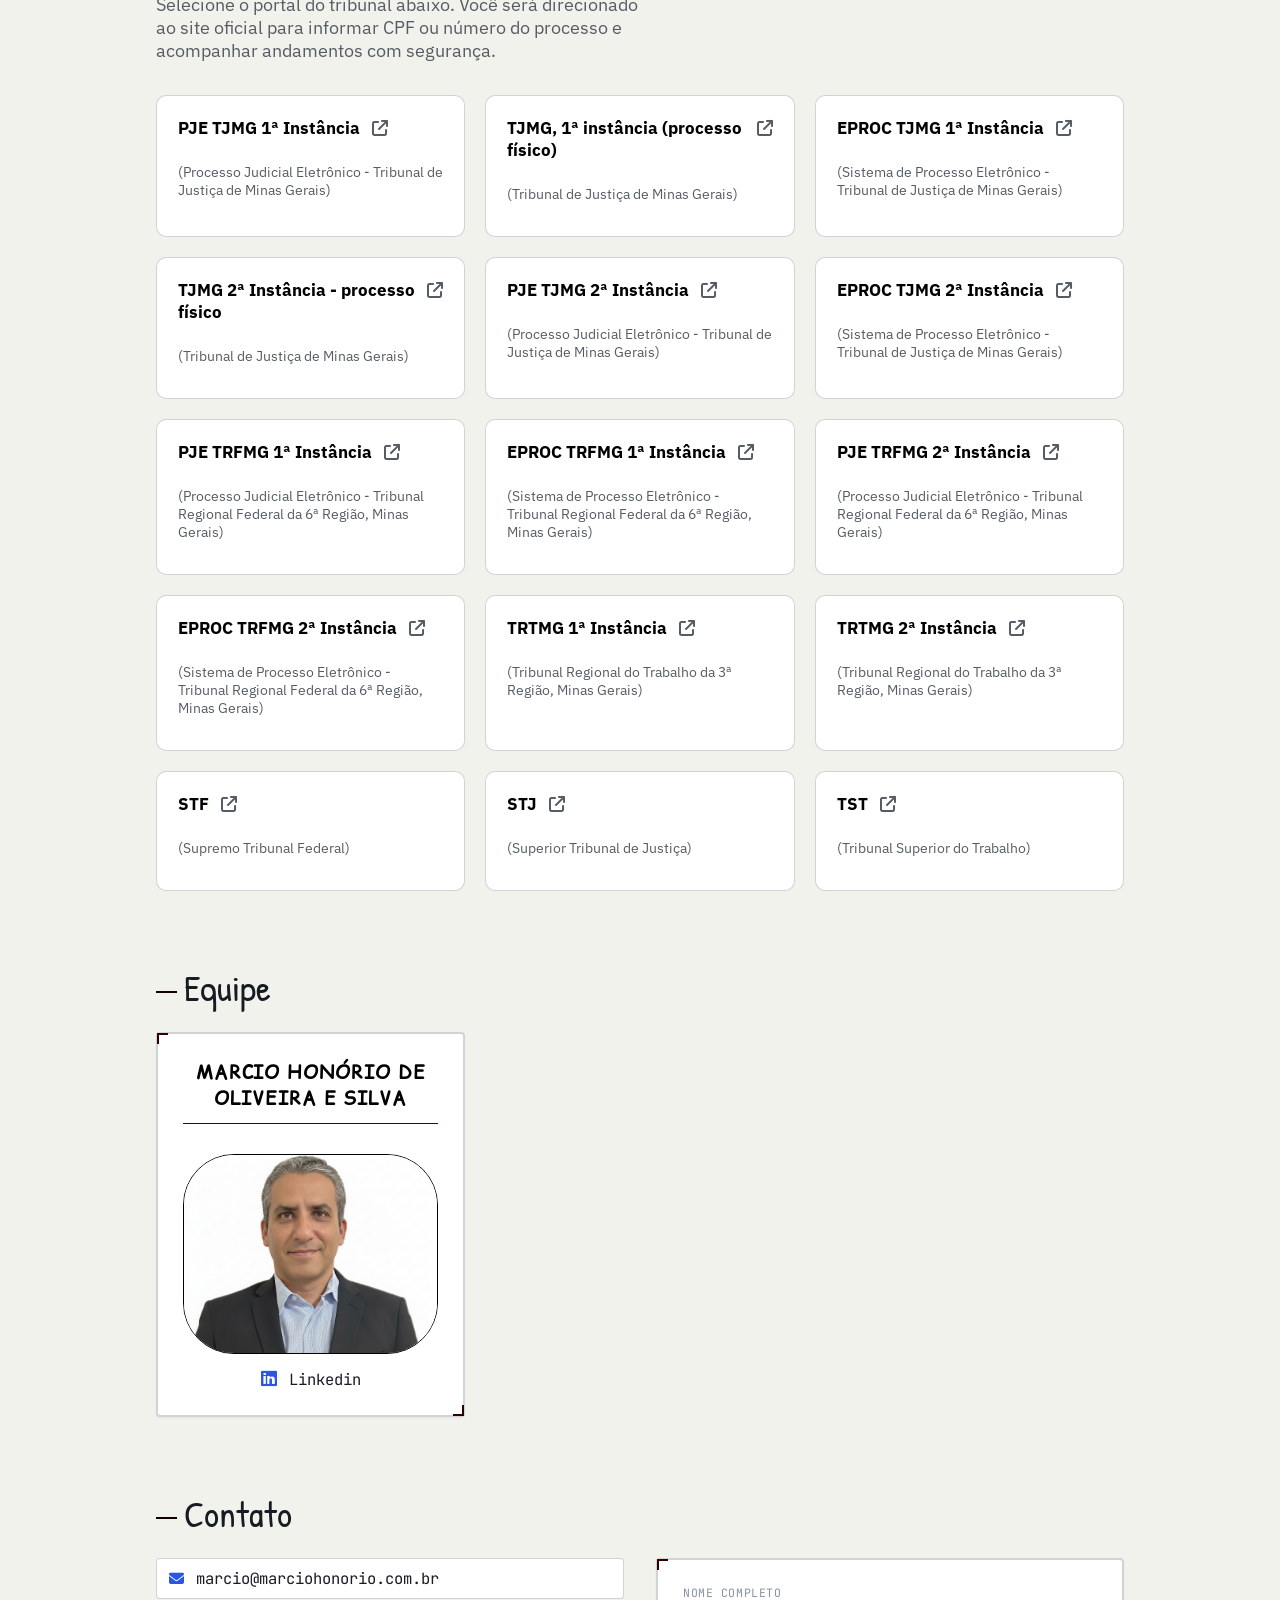
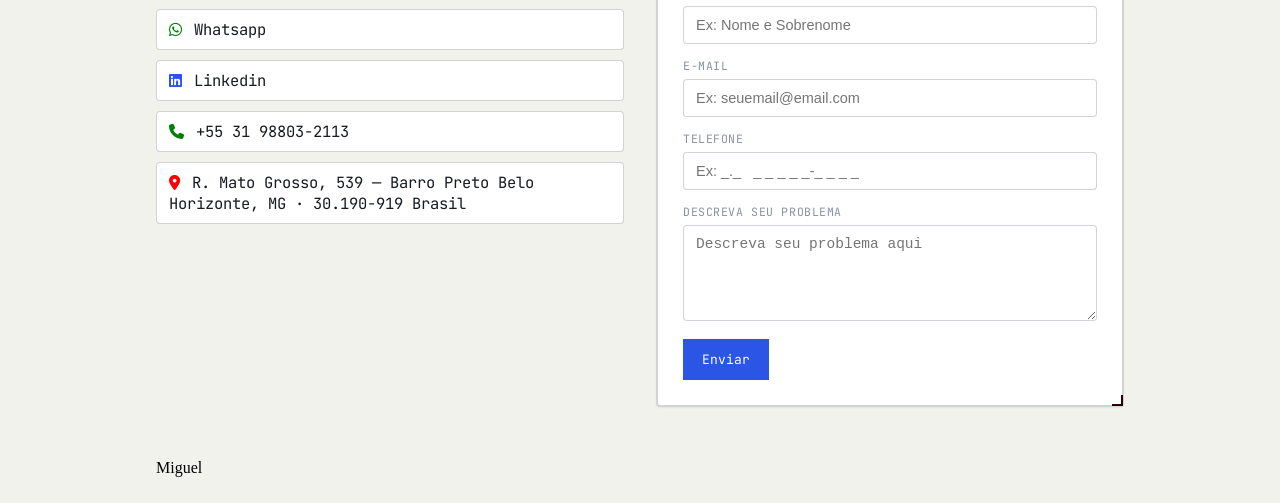
==== commit c488840c: "Equipe" ====
--- a/public/index.html
+++ b/public/index.html
@@ -141,8 +141,15 @@
         </section>
 
         <!-- EQUIPE -->
-        <section id="equipe">
-
+        <section class="wrap" id="equipe">
+            <h2>Equipe</h2>
+            <div>
+                <div class="card">
+                    <h3>Marcio Honório de Oliveira e Silva</h3>
+                    <img src="assets/img/MarcioHonorio.png" alt="Marcio Honório">
+                    <a href="https://www.linkedin.com/in/marciohonorio/" target="_blank"><i class="fab fa-linkedin"></i>Linkedin</a>
+                </div>
+            </div>
         </section>
 
         <!-- CONTATO -->
@@ -154,6 +161,7 @@
                     <a href="https://wa.me/5531988032113" target="_blank"><i class="fab fa-whatsapp"></i>Whatsapp</a>
                     <a href="https://www.linkedin.com/in/marciohonorio/" target="_blank"><i class="fab fa-linkedin"></i>Linkedin</a>
                     <a id="telefone-mobile" href="#telefone-form" id="telefone-form"><i class="fas fa-phone"></i>+55 31 98803-2113</a>
+                    <p><i class="fas fa-map-marker-alt"></i>R. Mato Grosso, 539 — Barro Preto Belo Horizonte, MG · 30.190-919 Brasil</p>
                 </nav>
                 <form action="" class="card" novalidate>
                     <label for="form-name">Nome Completo</label>
--- a/public/assets/css/style.css
+++ b/public/assets/css/style.css
@@ -102,35 +102,7 @@
     outline-offset: 2px;
 }
 
-/* HEADER */
-
-/*--------------- SOBRE NÓS ---------------*/
-#sobre-nos p {
-    font-family: "IBM Plex Sans", sans-serif;
-
-    text-align: justify;
-}
-
-#sobre-nos > div {
-    display: grid;
-    grid-template-columns: 1fr 1fr 1fr;
-    gap:13px;
-
-    margin: 25px 0;
-}
-
-#sobre-nos > div > .card {
-    transition: all 0.3s ease;
-}
-#sobre-nos > div > .card::after,
-#sobre-nos > div > .card::before {
-    transition: all 0.3s ease;
-}
-#sobre-nos > div > .card:hover {
-    transform: translateY(-3px);
-}
-
-#sobre-nos div .card > h3 {
+h3 {
     font-family: "H3", Arial, sans-serif;
     color: var();
     text-align: center;
@@ -140,6 +112,34 @@
     margin-bottom: 15px;
     padding-bottom: 12px;
     border-bottom: 1px solid var(--blue-dark);
+}
+
+/* HEADER */
+
+/*--------------- SOBRE NÓS ---------------*/
+#sobre-nos p {
+    font-family: "IBM Plex Sans", sans-serif;
+
+    text-align: justify;
+}
+
+#sobre-nos > div {
+    display: grid;
+    grid-template-columns: 1fr 1fr 1fr;
+    gap:13px;
+
+    margin: 25px 0;
+}
+
+#sobre-nos > div > .card {
+    transition: all 0.3s ease;
+}
+#sobre-nos > div > .card::after,
+#sobre-nos > div > .card::before {
+    transition: all 0.3s ease;
+}
+#sobre-nos > div > .card:hover {
+    transform: translateY(-3px);
 }
 
 /*--------------- AREAS DE ATUAÇÃO ---------------*/
@@ -269,7 +269,45 @@
     color: var(--gray);
 }
 
-/* EQUIPE */
+/*--------------- EQUIPE ---------------*/
+#equipe > div {
+    display: grid;
+    grid-template-columns: 1fr 1fr 1fr;
+    gap: 20px;
+}
+
+#equipe > div > .card {
+    display: flex;
+    flex-direction: column;
+    gap: 15px;
+}
+
+#equipe > div  img {
+    height: 200px;
+    max-width: 100%;
+
+    display: block;
+
+    border: 1px solid var(--black);
+    border-radius: 51px;
+}
+
+#equipe > div a {
+    font-family: "Mono";
+    font-size: 15.5px;
+    text-decoration: none;
+    text-align: center;
+    color: var(--ink);
+}
+#equipe > div a:hover {
+    color: var(--blue);
+}
+
+#equipe > div a i {
+    margin-right: 12px;
+
+    font-size: 18px;
+}
 
 /*--------------- CONTATO ---------------*/
 #contato > div {
@@ -284,7 +322,8 @@
     gap: 10px;
 }
 
-#contato > div > nav > a {
+#contato > div > nav > a,
+#contato > div > nav > p {
     background-color: var(--white);
 
     font-family: "Mono";
@@ -297,13 +336,15 @@
 
     padding: 9px 12px;
 }
-#contato div nav a:hover {
+#contato div nav a:hover,
+#contato div nav p:hover {
     color: var(--blue);
     
     border-color: var(--blue);
 }
 
-#contato div nav a i {
+#contato div nav a i,
+#contato div nav p i {
     margin-right: 12px;
 
     font-size: 15px;
@@ -316,6 +357,9 @@
 .fa-whatsapp,
 .fa-phone {
     color: var(--gree);
+}
+.fa-map-marker-alt {
+    color: var(--red);
 }
 
 #contato div form label {
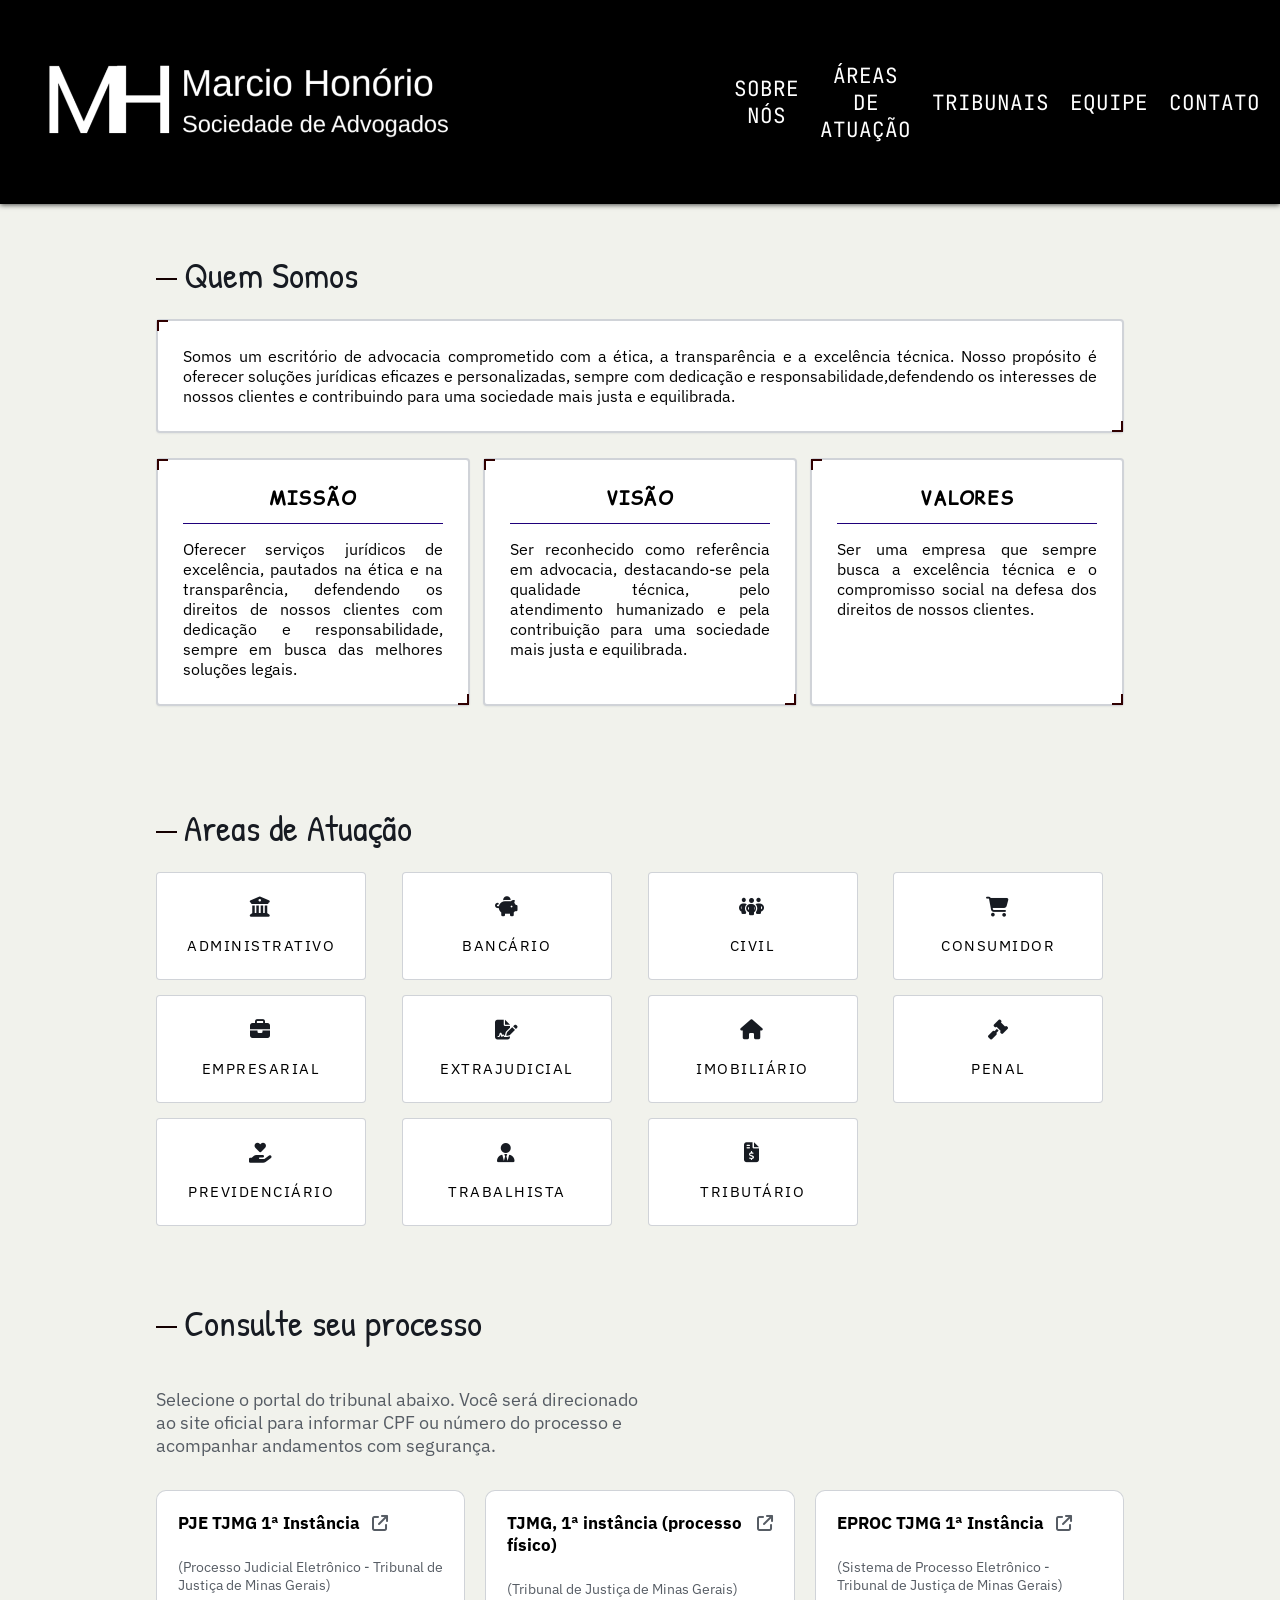
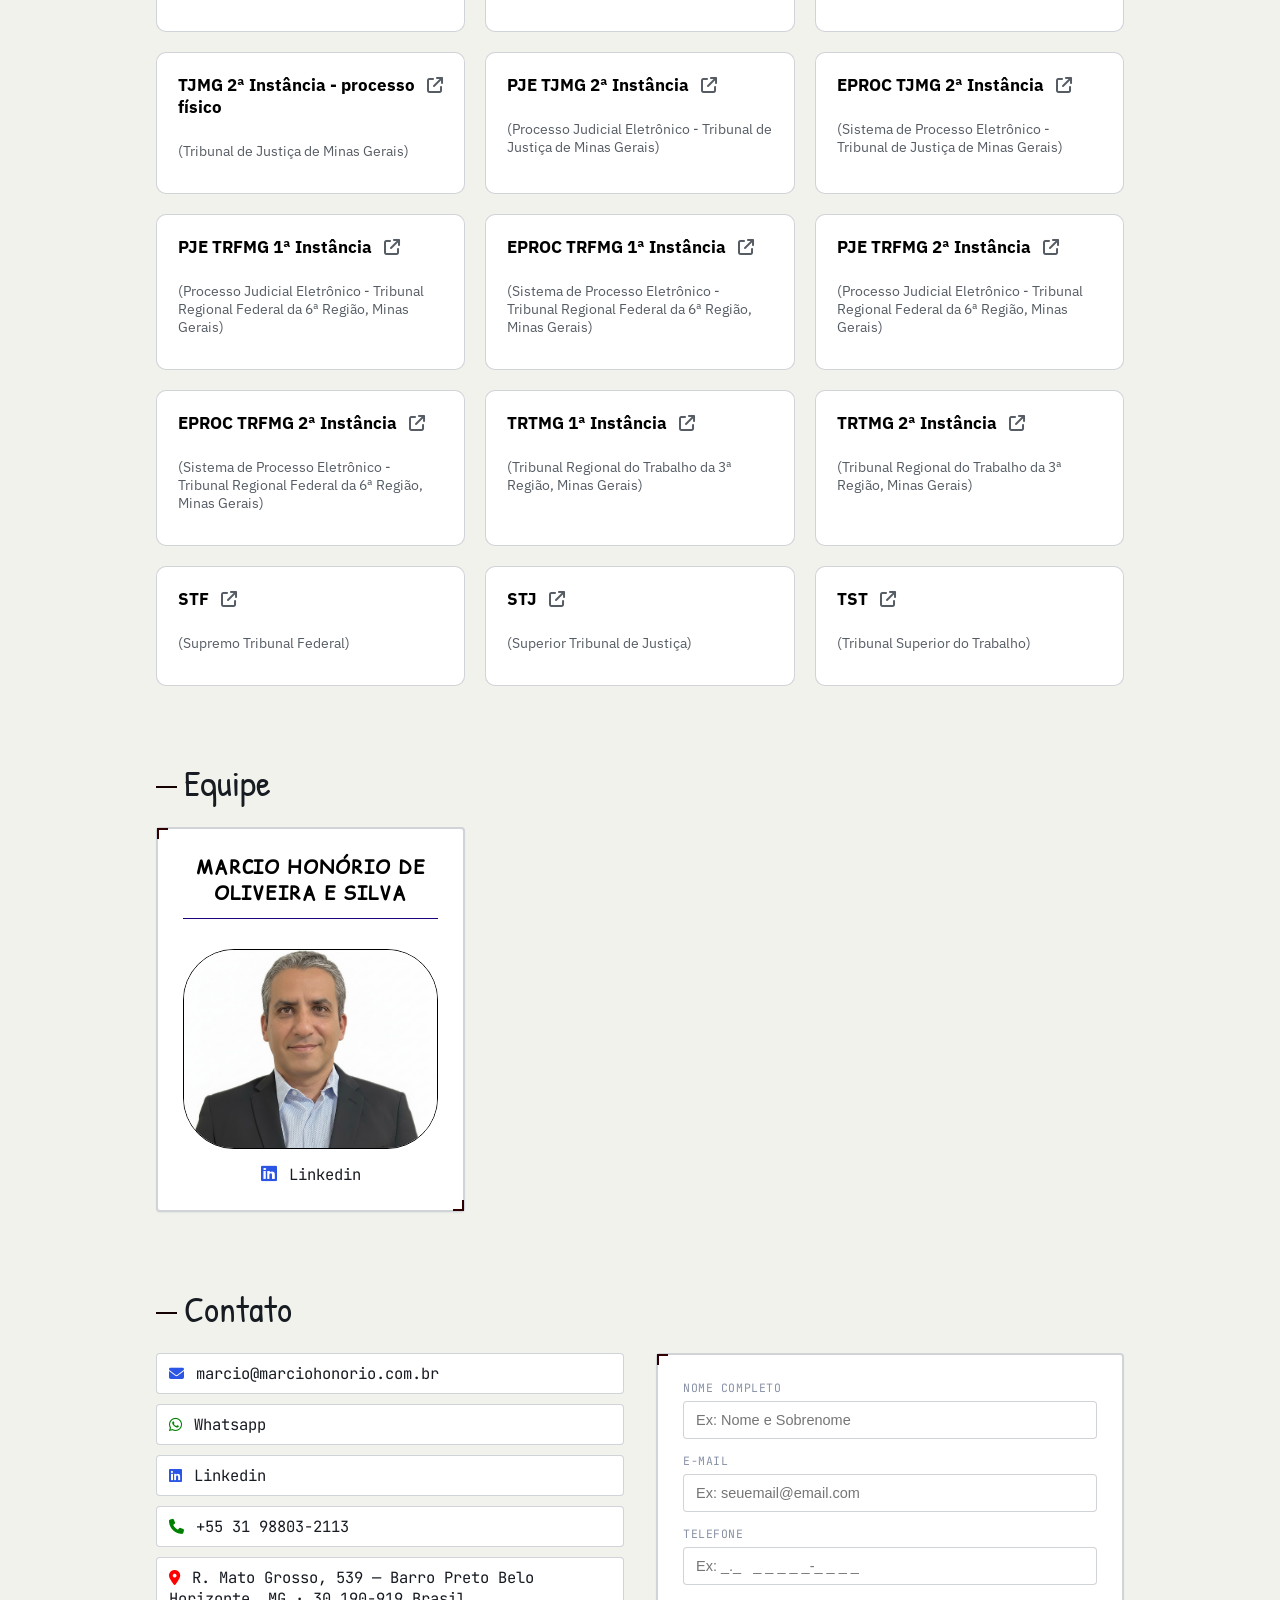
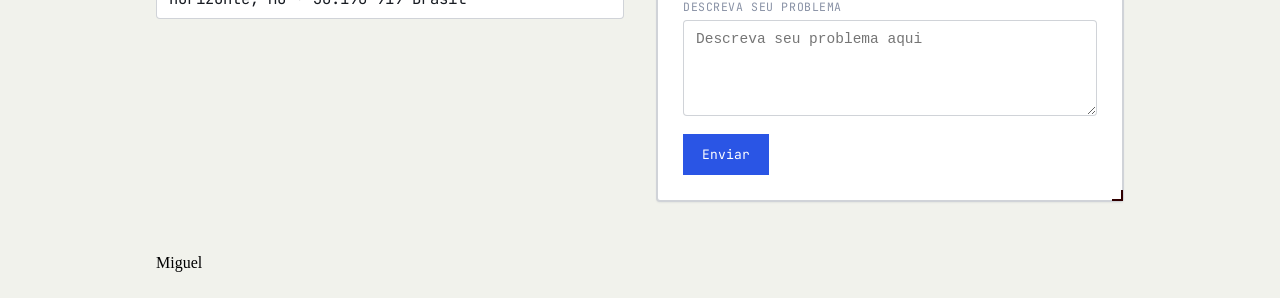
==== commit f1b8c55a: "Header" ====
--- a/public/index.html
+++ b/public/index.html
@@ -20,16 +20,18 @@
 </head>
 <body>
     <header>
-        <div class="logo">
-            <img src="assets/img/MH-Logo.png" alt="MH-Advogados">
+        <div>
+            <div class="logo">
+                <img src="assets/img/MH-Logo.png" alt="MH-Advogados">
+            </div>
+            <nav>
+                <a href="#sobre-nos">Sobre<br>Nós</a>
+                <a href="#areas-atuacao">Áreas<br>de<br>Atuação</a>
+                <a href="#tribunais">Tribunais</a>
+                <a href="#equipe">Equipe</a>
+                <a href="#contato">Contato</a>
+            </nav>
         </div>
-        <nav>
-            <a href="#sobre-nos">Quem Somos</a>
-            <a href="#areas-atuacao">Áreas de Atuação</a>
-            <a href="#tribunais">Tribunais</a>
-            <a href="#equipe">Equipe</a>
-            <a href="#contato">Contato</a>
-        </nav>
     </header>
     <main>
         <!-- SOBRE NÓS -->
--- a/public/assets/css/style.css
+++ b/public/assets/css/style.css
@@ -17,7 +17,6 @@
     --card-shadow: 0 1px 2px rgba(22, 35, 61, 0.06);
 
     --radius: 4px;
-
 }
 
 * {
@@ -114,7 +113,59 @@
     border-bottom: 1px solid var(--blue-dark);
 }
 
-/* HEADER */
+.fa-envelope,
+.fa-linkedin {
+    color: var(--blue);
+}
+.fa-whatsapp,
+.fa-phone {
+    color: var(--gree);
+}
+.fa-map-marker-alt {
+    color: var(--red);
+}
+
+/*--------------- HEADER ---------------*/
+header {
+    background-color: var(--black);
+
+    width: 100vw;
+
+    box-shadow: 0 1px 5px rgba(0, 0, 0, 0.7);
+}
+
+header > div {
+    display: flex;
+    align-items: center;
+    justify-content: space-between;
+
+    max-width: 1240px;
+
+    margin: 0 auto;
+}
+
+.logo img {
+    height: 200px;
+}
+
+header div nav {
+    display: flex;
+    gap: 21px;
+}
+
+header div nav a {
+    display: flex;
+    flex-direction: column;
+    align-items: center;
+    justify-content: center;
+
+    font-family: "Mono";
+    font-size: 21px;
+    text-align: center;
+    text-transform: uppercase;
+    text-decoration: none;
+    color: var(--white);
+}
 
 /*--------------- SOBRE NÓS ---------------*/
 #sobre-nos p {
@@ -350,18 +401,6 @@
     font-size: 15px;
 }
 
-.fa-envelope,
-.fa-linkedin {
-    color: var(--blue);
-}
-.fa-whatsapp,
-.fa-phone {
-    color: var(--gree);
-}
-.fa-map-marker-alt {
-    color: var(--red);
-}
-
 #contato div form label {
     display: block;
 
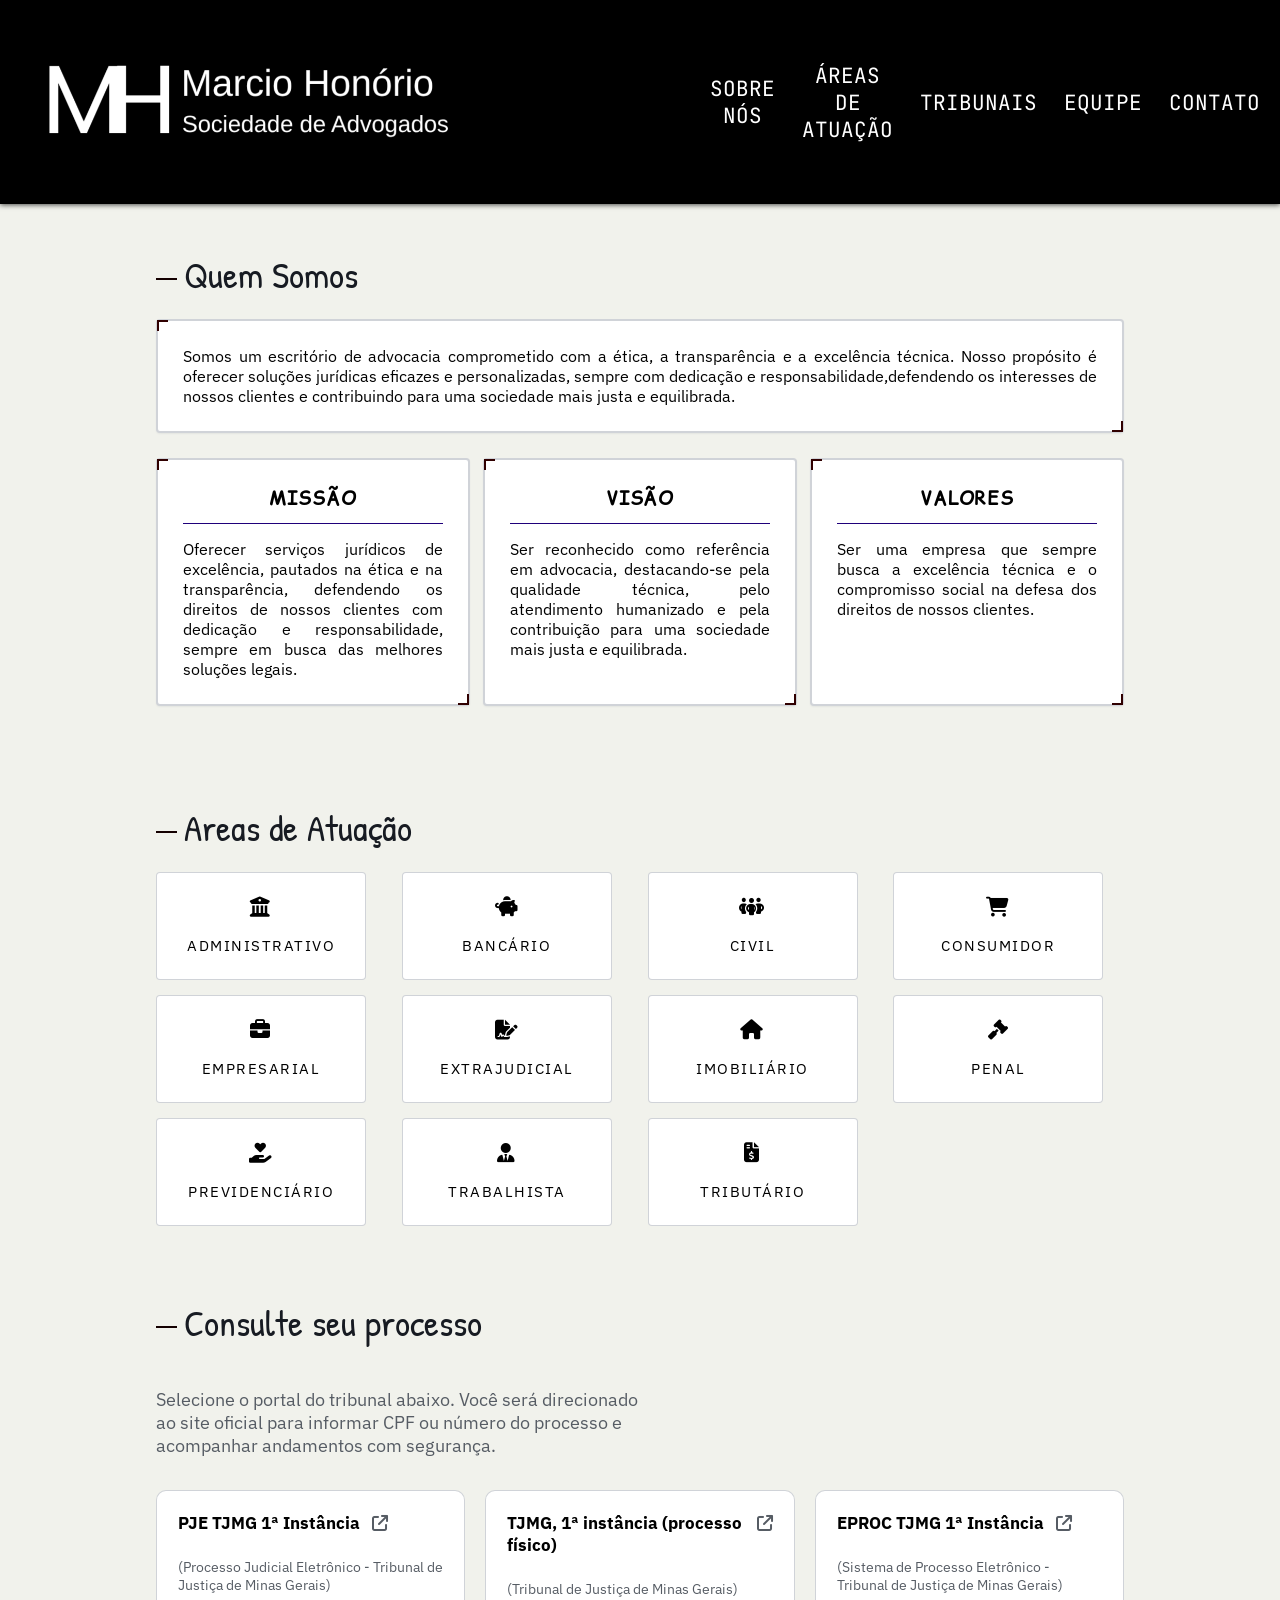
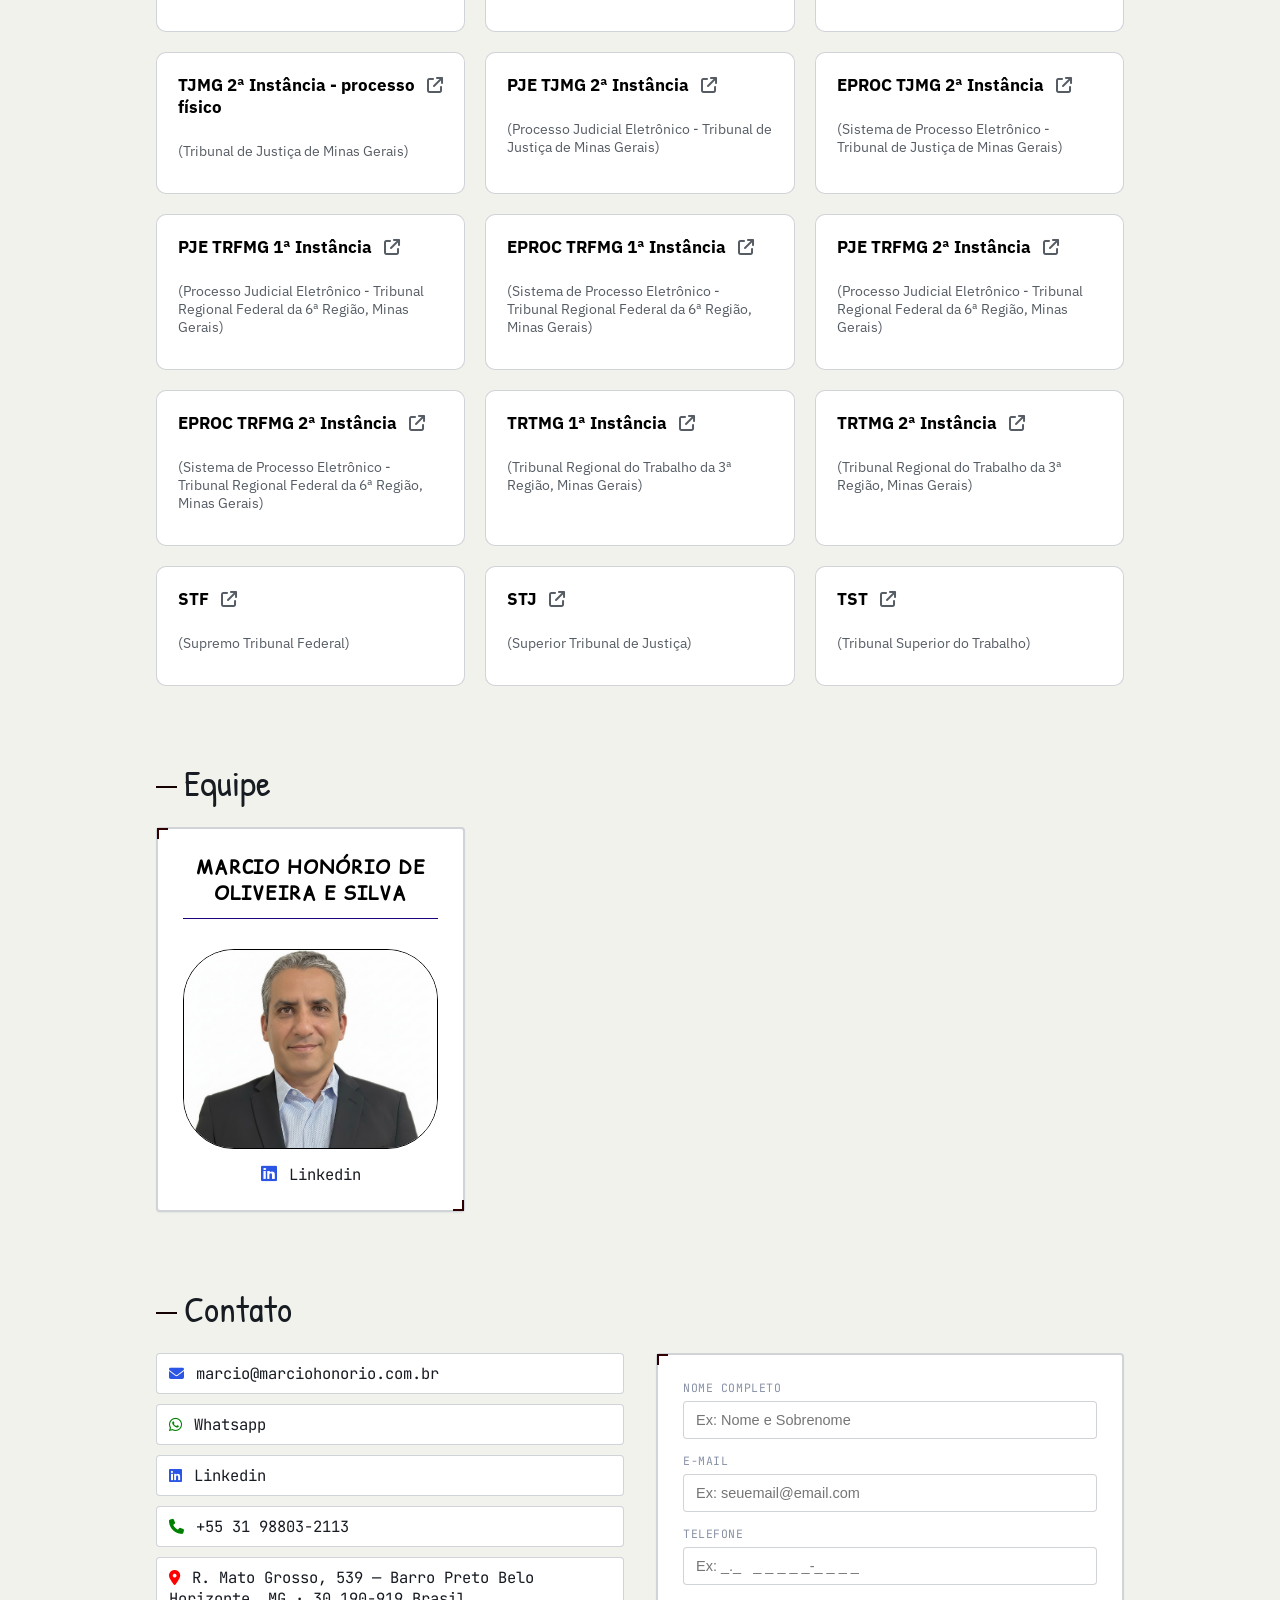
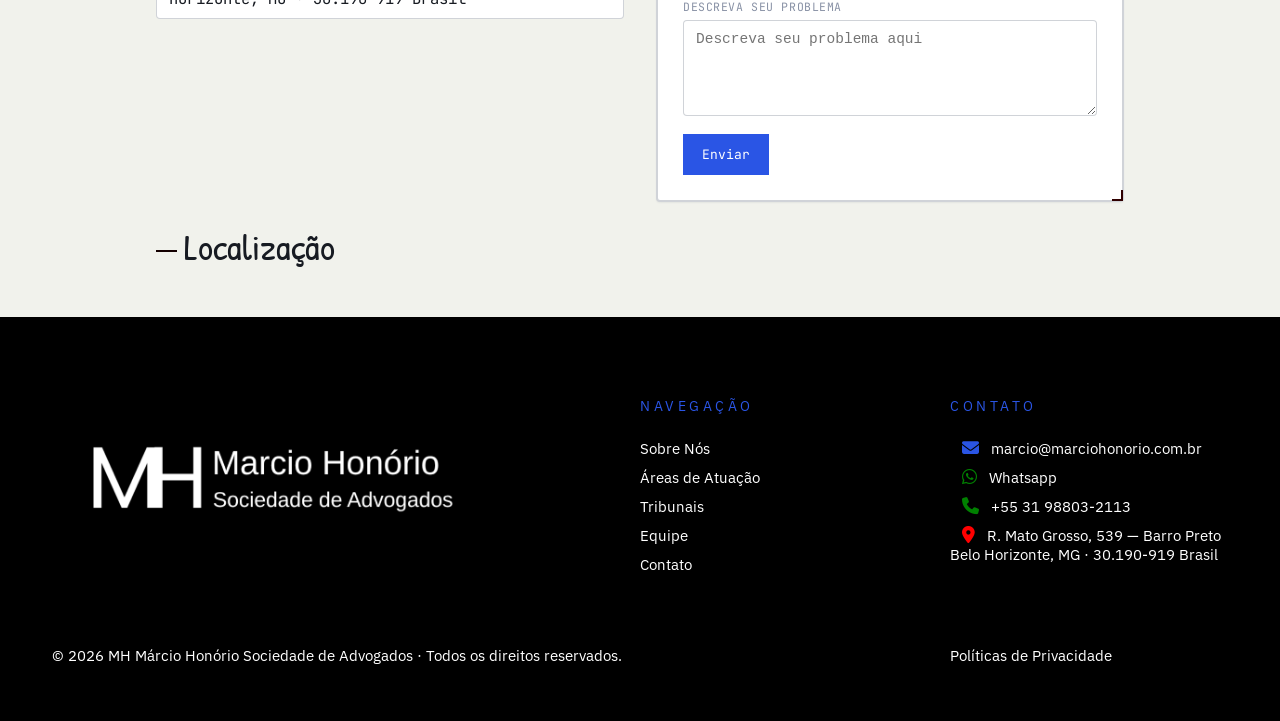
==== commit 976ede7b: "Footer e Politicas de Privacidade" ====
--- a/public/index.html
+++ b/public/index.html
@@ -19,6 +19,7 @@
     <link rel="stylesheet" href="https://cdnjs.cloudflare.com/ajax/libs/font-awesome/6.4.0/css/all.min.css">
 </head>
 <body>
+    <!-- HEADER -->
     <header>
         <div>
             <div class="logo">
@@ -33,6 +34,7 @@
             </nav>
         </div>
     </header>
+    <!-- MAIN -->
     <main>
         <!-- SOBRE NÓS -->
         <section class="wrap" id="sobre-nos">
@@ -83,7 +85,7 @@
                         <span>(Processo Judicial Eletrônico - Tribunal de Justiça de Minas Gerais)</span>
                     </a>
                     <a href="https://www4.tjmg.jus.br/juridico/sf/" target="_blank">
-                        <span class="long-text">TJMG, 1ª instância (processo físico)<i class="fa-solid fa-arrow-up-right-from-square"></i class="long-text"></span>
+                        <span class="long-text">TJMG, 1ª instância (processo físico)<i class="fa-solid fa-arrow-up-right-from-square"></i></span>
                         <span>(Tribunal de Justiça de Minas Gerais)</span>
                     </a>
                     <a href="https://eproc-consulta-publica-1g.tjmg.jus.br/eproc/externo_controlador.php?acao=processo_consulta_publica" target="_blank">
@@ -157,12 +159,12 @@
         <!-- CONTATO -->
         <section class="wrap" id="contato">
             <h2>Contato</h2>
-            <div>
-                <nav>
-                    <a href="mailto:marcio@marciohonoriop.com.br" target="_blank"><i class="fas fa-envelope"></i>marcio@marciohonorio.com.br</a>
+            <div id="formas-contato">
+                <nav>
+                    <a href="mailto:marcio@marciohonorio.com.br"><i class="fas fa-envelope"></i>marcio@marciohonorio.com.br</a>
                     <a href="https://wa.me/5531988032113" target="_blank"><i class="fab fa-whatsapp"></i>Whatsapp</a>
                     <a href="https://www.linkedin.com/in/marciohonorio/" target="_blank"><i class="fab fa-linkedin"></i>Linkedin</a>
-                    <a id="telefone-mobile" href="#telefone-form" id="telefone-form"><i class="fas fa-phone"></i>+55 31 98803-2113</a>
+                    <a id="telefone-mobile" href="#telefone-form"><i class="fas fa-phone"></i>+55 31 98803-2113</a>
                     <p><i class="fas fa-map-marker-alt"></i>R. Mato Grosso, 539 — Barro Preto Belo Horizonte, MG · 30.190-919 Brasil</p>
                 </nav>
                 <form action="" class="card" novalidate>
@@ -177,10 +179,47 @@
                     <button type="submit">Enviar</button>
                 </form>
             </div>
+            <div>
+                <h2>Localização</h2>
+                <div id="map-iframe">
+
+                </div>
+            </div>
         </section>
     </main>
-    <footer class="wrap">
-        <p>Miguel</p>
+    <!-- FOOTER -->
+    <footer>
+        <div>
+            <div class="logo">
+                <img src="assets/img/MH-Logo.png" alt="MH-Advogados">
+            </div>
+            <!-- FOOTER NAV. -->
+            <div id="footer-nav">
+                <h4>Navegação</h4>
+                <nav>
+                    <a href="#sobre-nos">Sobre Nós</a>
+                    <a href="#areas-atuacao">Áreas de Atuação</a>
+                    <a href="#tribunais">Tribunais</a>
+                    <a href="#equipe">Equipe</a>
+                    <a href="#contato">Contato</a>
+                </nav>
+            </div>
+            <!-- FOOTER CONTATO -->
+            <div id="footer-contact">
+                <h4>Contato</h4>
+                <nav>
+                    <a href="mailto:marcio@marciohonorio.com.br"><i class="fas fa-envelope"></i>marcio@marciohonorio.com.br</a>
+                    <a href="https://wa.me/5531988032113" target="_blank"><i class="fab fa-whatsapp"></i>Whatsapp</a>
+                    <a id="telefone-mobile" href="#telefone-form" id="telefone-form"><i class="fas fa-phone"></i>+55 31 98803-2113</a>
+                    <p><i class="fas fa-map-marker-alt"></i>R. Mato Grosso, 539 — Barro Preto Belo Horizonte, MG · 30.190-919 Brasil</p>
+                </nav>
+            </div>
+            <div id="direitos-reservados">
+                <p>© 2026 MH Márcio Honório Sociedade de Advogados · Todos os direitos reservados.</p>
+            </div>
+            <div>
+                <a href="politicasPrivacidade.html">Políticas de Privacidade</a>
+            </div>
     </footer>
 </body>
 </html>
--- a/public/assets/css/style.css
+++ b/public/assets/css/style.css
@@ -150,7 +150,7 @@
 
 header div nav {
     display: flex;
-    gap: 21px;
+    gap: 27px;
 }
 
 header div nav a {
@@ -236,7 +236,6 @@
 #areas-atuacao ul li i {
     margin-bottom: 12px;
 
-    color: var(--ink);
     font-size: 20px;
 }
 
@@ -361,7 +360,7 @@
 }
 
 /*--------------- CONTATO ---------------*/
-#contato > div {
+#contato > #formas-contato {
     display: grid;
     grid-template-columns: 1fr 1fr;
     gap: 32px;
@@ -373,8 +372,8 @@
     gap: 10px;
 }
 
-#contato > div > nav > a,
-#contato > div > nav > p {
+#contato > #formas-contato > nav > a,
+#contato > #formas-contato > nav > p {
     background-color: var(--white);
 
     font-family: "Mono";
@@ -386,22 +385,24 @@
     border-radius: var(--radius);
 
     padding: 9px 12px;
-}
-#contato div nav a:hover,
-#contato div nav p:hover {
+
+    cursor: pointer;
+}
+#contato #formas-contato nav a:hover,
+#contato #formas-contato nav p:hover {
     color: var(--blue);
     
     border-color: var(--blue);
 }
 
-#contato div nav a i,
-#contato div nav p i {
+#contato #formas-contato nav a i,
+#contato #formas-contato nav p i {
     margin-right: 12px;
 
     font-size: 15px;
 }
 
-#contato div form label {
+#contato #formas-contato form label {
     display: block;
 
     margin-bottom: 6px;
@@ -413,8 +414,8 @@
     color: var(--ink-faint);
 }
 
-#contato div form input,
-#contato div form textarea {
+#contato #formas-contato form input,
+#contato #formas-contato form textarea {
     width: 100%;
 
     border: 1px solid var(--paper-line-strong);
@@ -427,13 +428,13 @@
     color: var(--ink);
 }
 
-#contato div form textarea {
+#contato #formas-contato form textarea {
     min-height: 96px;
 
     resize: vertical;
 }
 
-#contato div form > button {
+#contato #formas-contato form > button {
     display: inline-flex;
 
     cursor: pointer;
@@ -450,10 +451,10 @@
 
     transition: transform 0.12s ease, background 0.15s ease;
 }
-#contato div form > button:hover {
+#contato #formas-contato form > button:hover {
     background-color: var(--blue-dark);
 }
-#contato div form > button:active {
+#contato #formas-contato form > button:active {
     transform: translateY(1px);
 }
 
@@ -472,9 +473,72 @@
     display: none;
 }
 
-#contato div form input.invalido,
-#contato div form textarea.invalido {
+#contato #formas-contato form input.invalido,
+#contato #formas-contato form textarea.invalido {
     border-color: var(--red);
 }
 
-/* FOOTER */+/*--------------- FOOTER ---------------*/
+footer {
+    background-color: var(--black);
+
+    font-family: "IBM Plex Sans";
+    font-size: 15px;
+    color: var(--white);
+}
+
+footer .logo img {
+    height: 180px;
+
+    margin: 15px 0 0 15px;
+}
+
+footer a {
+    text-decoration: none;
+    align-self: flex-start;
+    color: var( --white);
+}
+footer a:hover {
+    color: var(--blue);
+}
+
+footer i {
+    margin: 0 12px;
+
+    font-size: 17px;
+}
+
+footer > div {
+    display: grid;
+    grid-template-columns: 2fr 1fr 1fr;
+    column-gap: 32px;
+    row-gap: 72px;
+
+    max-width: 1240px;
+
+    margin: 0 auto;
+    padding: 56px 32px;
+}
+
+#direitos-reservados {
+    grid-column: 1 / 3;
+}
+
+#footer-nav nav,
+#footer-contact nav {
+    display: flex;
+    flex-direction: column;
+    justify-content: center;
+    gap: 10px;
+}
+
+footer h4 {
+    margin: 12px 0;
+    padding: 12px 0;
+
+    font-size: 14px;
+    text-transform: uppercase;
+    letter-spacing: 0.25em;
+    font-weight: normal;
+    color: var(--blue);
+}
